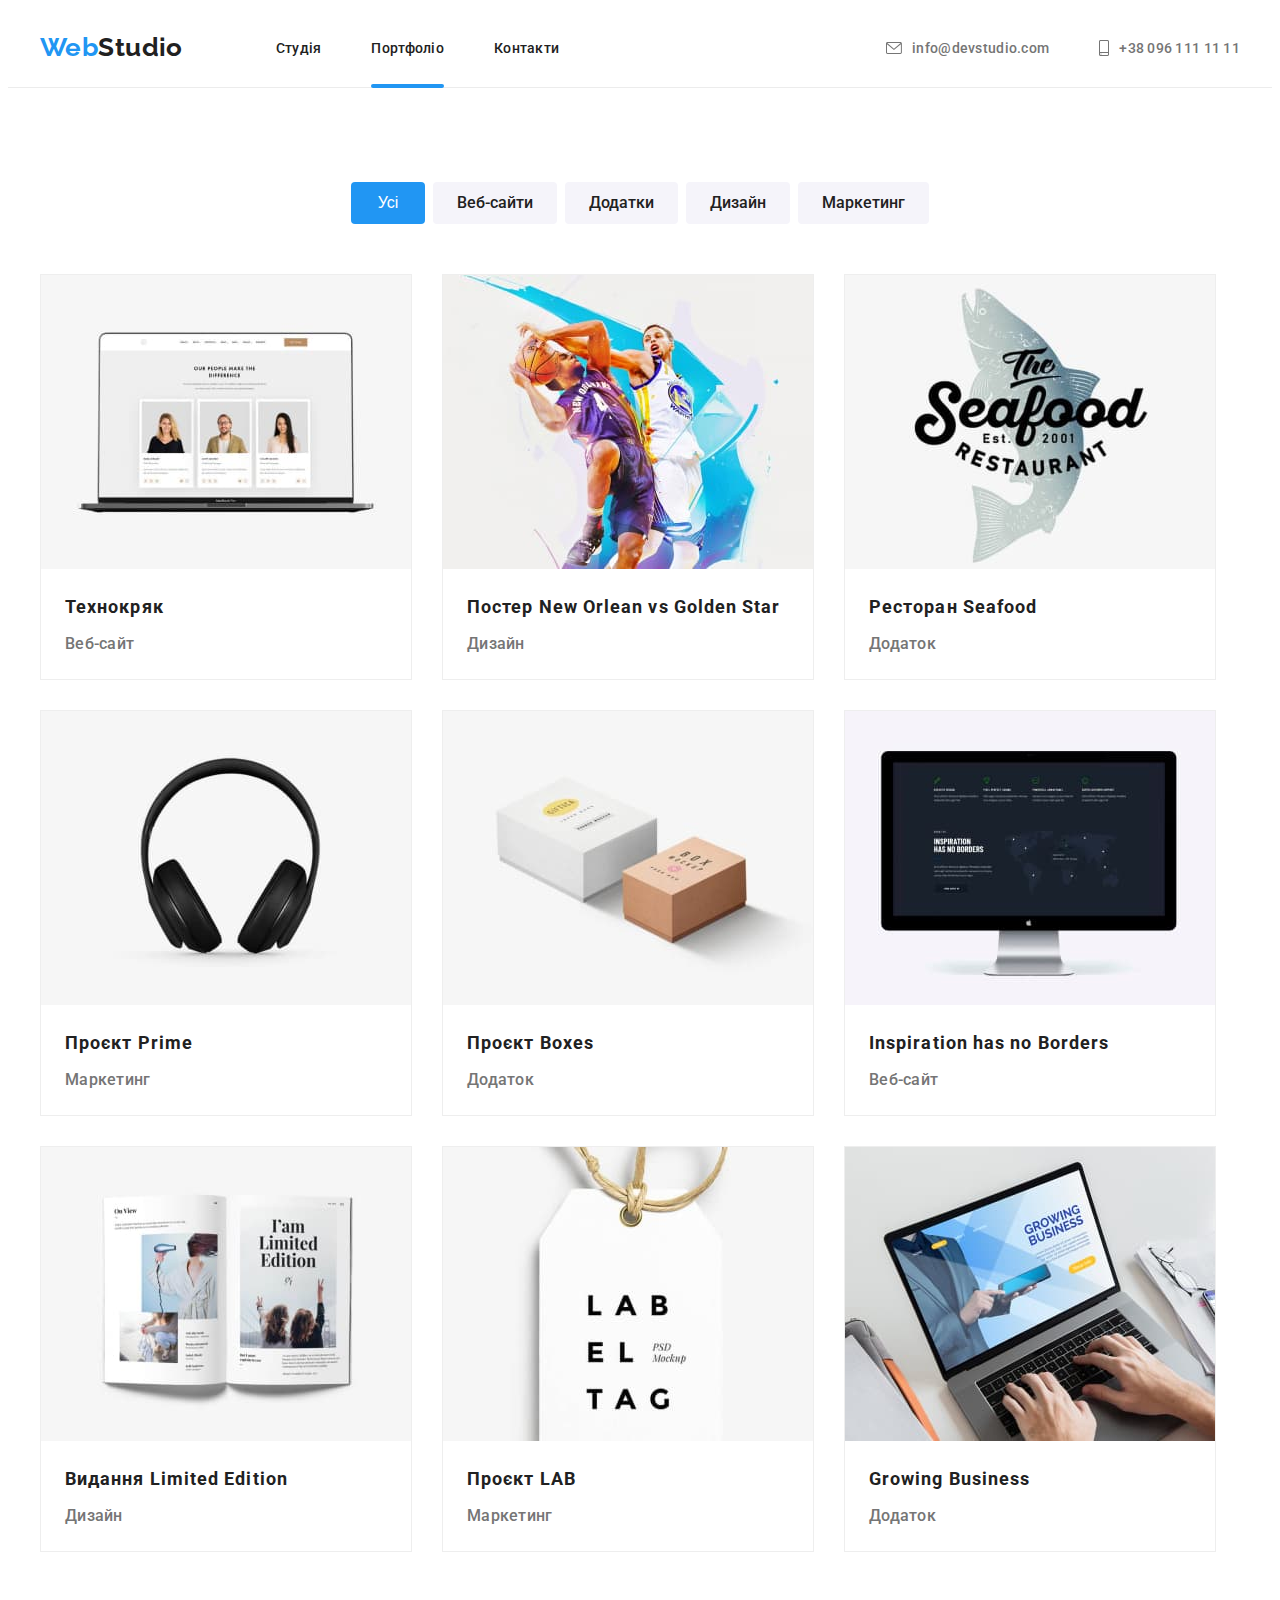
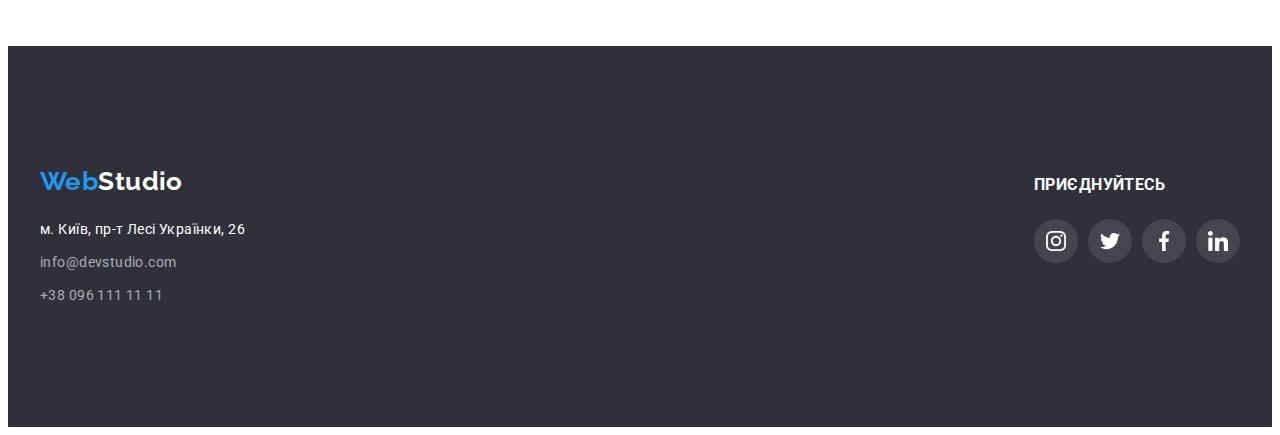
==== portfolio.html @ 0ecb0b78 "Initial commit" ====
<!DOCTYPE html>
<html lang="uk">
  <head>
    <meta charset="UTF-8" />
    <meta http-equiv="X-UA-Compatible" content="IE=edge" />
    <meta
      name="viewport"
      content="width=device-width, 
initial-scale=1.0"
    />
    <title>Web studio</title>
    <link rel="preconnect" href="https://fonts.googleapis.com" />
    <link rel="preconnect" href="https://fonts.gstatic.com" crossorigin />
    <link
      href="https://fonts.googleapis.com/css2?family=Raleway:wght@700&family=Roboto:wght@400;500;700;900&display=swap"
      rel="stylesheet"
    />

  <link
    rel="stylesheet"
    href="https://cdnjs.cloudflare.com/ajax/libs/modern-normalize/1.1.0/modern-normalize.min.css"
    integrity="sha512-wpPYUAdjBVSE4KJnH1VR1HeZfpl1ub8YT/NKx4PuQ5NmX2tKuGu6U/JRp5y+Y8XG2tV+wKQpNHVUX03MfMFn9Q=="
    crossorigin="anonymous"
    referrerpolicy="no-referrer"
  />

    <link rel="stylesheet" href="./css/styles.css" />
  </head>

  <body class="page">
    <!-- Головна -->
    <main>
      <header class="header">
        <div class="container">
          <a class="logo" href="./index.html">
          <span class="logo-element">Web</span>Studio</a>
          <nav class="nav">
          <ul class="nav-list list">
            <li class="nav-list-item">
              <a class="link" href="./index.html">Студія</a>
            </li>
            <li class="nav-list-item">
              <a class="nav-list-link current" href="./portfolio.html">Портфоліо</a>
            </li>
            <li class="nav-list-item">
              <a class="link" href="">Контакти</a></li>
          </ul>
        </nav>
        <ul class="contacts-list list">
          <li class="nav-item">
            <a class="contacts-link"
            href="mailto:info@devstudio.com"
            target="_blank"
            rel="noopener noreferrer">
            <svg class="envelope" width="16px" height="12px">
            <use href="./images/icons.svg#envelope"></use>
            </svg>
            info@devstudio.com</a>
          </li>
          <li class="nav-item">
            <a class="contacts-link"
            href="tel:+380961111111"
            target="_blank"
            rel="noopener noreferrer">
            <svg class="smartphone" width="10px" height="16px">
            <use href="./images/icons.svg#smartphone"></use>
            </svg>
            +38 096 111 11 11</a>
          </li>
        </ul>
        </div>
      </header>
      <!-- Фільтр -->
      <section class="section">
        <div class="container">
        <h1 class="visually-hidden" hidden>Фільтр</h2>
        <ul class="filters-portfolio-list list">
          <li class="filters-portfolio-link-all">
            <button class="filters-portfolio-button-all" type="button">
              Усі
            </button>
          </li>
          <li class="filters-portfolio-link">
            <button class="filters-portfolio-button" type="button">
              Веб-сайти
            </button>
          </li>
          <li class="filters-portfolio-link">
            <button class="filters-portfolio-button" type="button">
              Додатки
            </button>
          </li>
          <li class="filters-portfolio-link">
            <button class="filters-portfolio-button" type="button">
              Дизайн
            </button>
          </li>
          <li class="filters-portfolio-link">
            <button class="filters-portfolio-button" type="button">
              Маркетинг
            </button>
          </li>
        </ul>

      <!-- Наши работы -->
        <h2 class="visually-hidden" hidden>Наші роботи</h2>
        <ul class="works-list list">
          <li class="works-img">
            <a class="works-link link"
            href=""
            target="_blank"
            rel="noopener noreferrer"
            >
            <div class="works-thumb">
            <img class="img"
              src="./images/portfolio/project-1.jpg"
              alt="Технокряк"
              width="370"
              height="294"
            />
            <div class="works-overlay">
              <p class="overlay-desc">
                Ресурс пропонує комплексні пропозиції з різним рівнем функціоналу та сервісів. Все це дозволить відвідувачу отримати
                вичерпні відомості про компанію чи приватну особу.
              </p>
            </div>
          </div>
            <div class="works-container">
              <h3 class="works-headline">Технокряк</h3>
              <p class="works-text">Веб-сайт</p>
            </div>
            </a>
          </li>
          <li class="works-img">
            <a class="works-link link"
            href=""
            target="_blank"
            rel="noopener noreferrer"
            >
            <img class="img"
              src="./images/portfolio/project-2.jpg"
              alt="Постер New Orlean vs Golden Star"
              width="370"
              height="294"
            />
            <div class="works-container">
              <h3 class="works-headline">Постер New Orlean
                vs Golden Star</h3>
                <p class="works-text">Дизайн</p>
            </div>
            </a>
          </li>
          <li class="works-img">
            <a class="works-link link"
            href=""
            target="_blank"
            rel="noopener noreferrer"
            >
            <img class="img"
              src="./images/portfolio/project-3.jpg"
              alt="Ресторан Seafood"
              width="370"
              height="294"
            />
            <div class="works-container">
              <h3 class="works-headline">Ресторан Seafood</h3>
              <p class="works-text">Додаток</p>
            </div>
            </a>
          </li>
          <li class="works-img">
            <a class="works-link link"
            href=""
            target="_blank"
            rel="noopener noreferrer"
            >
            <img class="img"
              src="./images/portfolio/project-4.jpg"
              alt="Проєкт Prime"
              width="370"
              height="294"
            />
            <div class="works-container">
              <h3 class="works-headline">Проєкт Prime</h3>
              <p class="works-text">Маркетинг</p>
            </div>
            </a>
          </li>
          <li class="works-img">
            <a class="works-link link"
            href=""
            target="_blank"
            rel="noopener noreferrer"
            >
            <img class="img"
              src="./images/portfolio/project-5.jpg"
              alt="Проєкт Boxes"
              width="370"
              height="294"
            />
            <div class="works-container">
              <h3 class="works-headline">Проєкт Boxes</h3>
              <p class="works-text">Додаток</p>
            </div>
            </a>
          </li>
          <li class="works-img">
            <a class="works-link link"
            href=""
            target="_blank"
            rel="noopener noreferrer"
            >
            <img class="img"
              src="./images/portfolio/project-6.jpg"
              alt="Inspiration has no Borders"
              width="370"
              height="294"
            />
            <div class="works-container">
              <h3 class="works-headline">Inspiration has no Borders</h3>
              <p class="works-text">Веб-сайт</p>
            </div>
            </a>
          </li>
          <li class="works-img">
            <a class="works-link link"
            href=""
            target="_blank"
            rel="noopener noreferrer"
            >
            <img class="img"
              src="./images/portfolio/project-7.jpg"
              alt="Видання Limited Edition"
              width="370"
              height="294"
            />
            <div class="works-container">
              <h3 class="works-headline">Видання Limited
                Edition</h3>
                <p class="works-text">Дизайн</p>
            </div>
            </a>
          </li>
          <li class="works-img">
            <a class="works-link link"
            href=""
            target="_blank"
            rel="noopener noreferrer"
            >
            <img class="img"
              src="./images/portfolio/project-8.jpg"
              alt="Проєкт LAB"
              width="370"
              height="294"
            />
            <div class="works-container">
              <h3 class="works-headline">Проєкт LAB</h3>
              <p class="works-text">Маркетинг</p>
            </div>
            </a>
          </li>
          <li class="works-img">
            <a class="works-link link"
            href=""
            target="_blank"
            rel="noopener noreferrer"
            >
            <img class="img"
              src="./images/portfolio/project-9.jpg"
              alt="Growing Business"
              width="370"
              height="294"
            />
            <div class="works-container">
              <h3 class="works-headline">Growing Business</h3>
              <p class="works-text">Додаток</p>
            </div>
            </a>
          </li>
        </ul>
      </div>
      </section>
    </main>
    <footer class="footer">
      <div class="footer container">
      <div class="footer-contacts">
      <a class="footer-logo" href="./index.html">
        <span class="logo-element">Web</span>Studio</a>
      <address class="address">м. Київ, пр-т Лесі Українки, 26</address>
      <ul class="footer-list list">
        <li class="footer-item">
          <a class="footer-list-link" href="mailto:info@devstudio.com"
            >info@devstudio.com</a>
        </li>
        <li class="footer-item">
          <a class="footer-list-link" href="tel:+380961111111"
            >+38 096 111 11 11</a>
        </li>
      </ul>
</div>
<div class="footer-socials">
  <h3 class="footer-title">ПРИЄДНУЙТЕСЬ</h3>
    <ul class="socials-footer list">
      <li class="socials-footer-item">
        <a class="socials-footer-link link"
        href="https://www.instagram.com"
        target="_blank"
        rel="noopener noreferrer"
        aria-label="Instagram">
        <svg class="socials-footer-icons" width="20px" height="20px">
        <use href="./images/icons.svg#instagram"></use>
        </svg>
        </a>
      </li>
      <li class="socials-footer-item">
        <a class="socials-footer-link link"
        href="https://twitter.com/?lang=uk"
        target="_blank"
        rel="noopener noreferrer"
        aria-label="Twitter">
        <svg class="socials-footer-icons" width="20px" height="20px">
        <use href="./images/icons.svg#twitter"></use>
        </svg>
        </a>
      </li>
      <li class="socials-footer-item">
        <a class="socials-footer-link link"
        href="https://www.facebook.com"
        target="_blank"
        rel="noopener noreferrer"
        aria-label="Facebook">
        <svg class="socials-footer-icons" width="20px" height="20px">
        <use href="./images/icons.svg#facebook"></use>
        </svg>
        </a>
      </li>
      <li class="socials-footer-item">
        <a class="socials-footer-link link"
        href="https://www.linkedin.com/"
        target="_blank"
        rel="noopener noreferrer"
        aria-label="LinkedIn">
        <svg class="socials-footer-icons" width="20px" height="20px">
        <use href="./images/icons.svg#linkedin"></use>
        </svg>
        </a>
      </li>
    </ul>
  </li>
  </ul>
</div>
</div>
  </footer>
  </body>
</html>
---- css/styles.css ----
:root {
/* Fonts */
--main-font: "Roboto", sans-serif;
--secondary-font: "Releway", sans-serif;

/* Tex colars */
--accent-color: #2196F3;
--primary-tex-color: #757575;
--icons-color:#AFB1B8;
--secondary-text-colar: #212121;
--auxiliary-text-colar: #FFFFFF;
--bg-colar: #2F303A;
--bg-team-colar: #F5F4FA;
--client-border: #AFB1B8;

}

.page {
font-family: var(--main-font);
font-size: 14px;
line-height: calc(24 / 14);
letter-spacing: 0.03em;
color: var(--primary-tex-color);
}

* h1, h2, h3, h4, h5, h6, ul, p {
margin: 0px;
padding: 0px;
}

.logo,
.footer-logo {
text-decoration: none
}

.nav-list-link,
.contacts-link,
.footer-list-link,
.link {
text-decoration: none
}

.nav-list-link {
color: var(--secondary-text-colar)
}

.list,
.link {
list-style: none;
}


.logo {
font-family: 'Raleway';
font-weight: 700;
font-size: 26px;
line-height: calc(31 / 26);
color: var(--secondary-text-colar);
}

.logo-element {
color: var(--accent-color);
}

.header {
padding: 24px 0;
border-bottom: 1px solid #ECECEC;
}

.nav-list-item {
position: relative;
}

.nav-list-link,
.link,
.contacts-link {
font-weight: 500;
line-height: calc(16 / 14);
letter-spacing: 0.02em;
color: var(--secondary-text-colar);

transition-property: color;
transition-duration: 250ms;
transition-timing-function: cubic-bezier(0.4, 0, 0.2, 1);
}

.nav-list-link.current::after {
content:"";
display: inline-block;
position: absolute;

bottom: -1.5%;
left: 0;
margin-bottom: -28px;

width: 100%;
height: 4px;

background-color: var(--accent-color);
border-radius: 2px;
}

.section.hero {
max-width: 1600px;
margin-left: auto;
margin-right: auto;
background-color: var(--bg-colar);
padding-top: 200px;
padding-bottom: 200px;

background-repeat: no-repeat;
background-position: center;
background-size: cover;

background-image:linear-gradient( rgba(47, 48, 58, 0.4), rgba(47, 48, 58, 0.4) ), url(../images/hero-bg.jpg); 
}

.contacts-link {
display: flex;
align-items: center;
gap: 10px;
color: var(--primary-tex-color);
}

.smartphone, .envelope {
fill: currentColor;
}

.nav-list .nav-list-link:visited {
color: var(--accent-color);
}

.nav-list :hover,
.nav-list :focus {
color: var(--accent-color);
}

.contacts-list :hover,
.contacts-list :focus {
color: var(--accent-color);
}


.footer-item :hover,
.footer-item :focus {
color: var(--accent-color);
}

.filters-portfolio-link :hover,
.filters-portfolio-link :focus {
background-color: var(--accent-color);
color: var(--auxiliary-text-colar);
box-shadow: 0px 3px 1px rgba(0, 0, 0, 0.1), 0px 1px 2px rgba(0, 0, 0, 0.08), 0px 2px 2px rgba(0, 0, 0, 0.12);
}

.filters-portfolio-link-all :hover,
.filters-portfolio-link-all :focus {
box-shadow: 0px 3px 1px rgba(0, 0, 0, 0.1), 0px 1px 2px rgba(0, 0, 0, 0.08), 0px 2px 2px rgba(0, 0, 0, 0.12);
}

.title {
width: 696px;
height: 120px;
font-weight: 900;
font-size: 44px;
line-height: calc(60/44);
letter-spacing: 0.06em;
text-transform: uppercase;
color: var(--auxiliary-text-colar);
margin-bottom: 30px;
margin-left: auto;
margin-right: auto;
text-align: center;
}

.section {
padding-bottom: 94px;
padding-top: 94px;
}

.section.activity {
padding-top: 0px;
}

.section-button {
display: block;
font-family: inherit;
font-weight: 700;
font-size: 16px;
line-height: calc(30 / 16);
letter-spacing: 0.06em;
color: var(--auxiliary-text-colar);
background: var(--accent-color);
box-shadow: 0px 4px 4px rgba(0, 0, 0, 0.15);
border-radius: 4px;
cursor: pointer;
margin-right: auto;
margin-left: auto;
padding: 10px 32px;
border-color: transparent;
}

.features-item {
width: 270px;
}

.features-item .features-titel {
font-size: 14px;
line-height: calc(16 / 14);
color: var(--secondary-text-colar);
margin-bottom: 10px;
}

.section-title {
font-size: 36px;
line-height: calc(42 / 36);
text-align: center;
color: var(--secondary-text-colar);
margin-bottom: 50px;
}

.img {
display: block;
max-width: 100%;
height: auto;
}

.section.team {
background: var(--bg-team-colar);

}

.section-titel {
font-size: 36px;
line-height: calc(42 / 36) 42px;
text-align: center;
color: var(--secondary-text-colar);
}

.team-item {
background: var(--auxiliary-text-colar);
box-shadow: 0px 1px 3px rgba(0, 0, 0, 0.12), 0px 1px 1px rgba(0, 0, 0, 0.14), 0px 2px 1px rgba(0, 0, 0, 0.2);
border-radius: 0px 0px 4px 4px;
}

.team-headline {
font-weight: 500;
font-size: 16px;
line-height: calc(19 / 16);
color: var(--secondary-text-colar);
padding-top: 30px;
margin-bottom: 10px;
text-align: center;
}

.team-text {
font-size: 16px;
line-height: calc(19 / 16);
text-align: center;
margin-bottom: 16px;
}

.socials {
display: flex;
justify-content: center;
gap: 10px;
padding-bottom: 30px;
}

.socials-footer {
display: flex;
justify-content: center;
gap: 10px;
}

.socials-link {
width: 44px;
height: 44px;
border-radius: 50%;
display: flex;
justify-content: center;
align-items: center;
color: var(--icons-color);

transition-property: color, background-color;
transition-duration: 250ms;
transition-timing-function: cubic-bezier(0.4, 0, 0.2, 1);
}

.socials-icons {
fill: currentColor;
}

.socials-link:hover,
.socials-link:focus {
color: var(--auxiliary-text-colar);
background-color: var(--accent-color);
}

.socials-footer-link {
width: 44px;
height: 44px;
border-radius: 50%;
display: flex;
justify-content: center;
align-items: center;
color: var(--auxiliary-text-colar);
background-color: rgba(255, 255, 255, 0.1);

transition-property: background-color;
transition-duration: 250ms;
transition-timing-function: cubic-bezier(0.4, 0, 0.2, 1);
}

.socials-footer-icons {
fill: currentColor;
}

.socials-footer-link:hover,
.socials-footer-link:focus {
background-color: var(--accent-color);
}

.footer {
background-color: var(--bg-colar);
padding-top: 60px;
padding-bottom: 60px;
}

.footer .container {
display: flex;
align-items: baseline;
justify-content: space-between;
}

.footer-logo {
display: block;
font-family: 'Raleway';
font-weight: 700;
font-size: 26px;
line-height: calc(31 / 26);
color: var(--auxiliary-text-colar);
margin-bottom: 20px;
}

.address {
font-style: normal;
color: var(--auxiliary-text-colar);
margin-bottom: 9px;
}

.footer-list-link {
color: rgba(255, 255, 255, 0.6);

transition-property: color;
transition-duration: 250ms;
transition-timing-function: cubic-bezier(0.4, 0, 0.2, 1);
}

.footer-item:not( :last-child) {
display: block;
margin-bottom: 9px;
}

.footer-title {
color: var(--auxiliary-text-colar);
margin-bottom: 20px;
}

.footer-sub-title {
color: var(--auxiliary-text-colar);
margin-bottom: 20px;
}

.sub-container {
display: flex;
align-items: center;
}

.sub-form {
margin-right: 12px;
}

.sub-form-input {
width: 358px;
height: 50px;
padding: 15px 16px;
align-items: center;
border: 1px solid rgba(255, 255, 255, 0.3);
filter: drop-shadow(0px 4px 4px rgba(0, 0, 0, 0.15));
border-radius: 4px;
background-color: var(--bg-colar);
font-size: 16px;
color: var(--auxiliary-text-colar)
}

.sub-form-input::placeholder {
font-size: 16px;
color: rgba(255, 255, 255, 0.6);
}

.sub-btn {
display: flex;
justify-content: center;
font-size: 16px;
font-weight: 700;
width: 200px;
height: 50px;
padding-top: 10px;
padding-bottom: 10px;
color: var(--auxiliary-text-colar);
background-color: var(--accent-color);
align-items: center;
box-shadow: 0px 4px 4px rgba(0, 0, 0, 0.15);
border-radius: 4px;
border-color: transparent;
cursor: pointer;
}

.sub-btn-icons {
margin-left: 10px;
}

.filters-portfolio-button-all {
font-family: var(--secondary-font);
font-style: normal;
font-weight: 500;
font-size: 16px;
line-height: calc(26 / 16);
color: var(--auxiliary-text-colar);
background-color: var(--accent-color);
border-radius: 4px;
cursor: pointer;
padding: 6px 25px;
border-color: transparent;

transition-property: box-shadow;
transition-duration: 250ms;
transition-timing-function: cubic-bezier(0.4, 0, 0.2, 1);
}

.filters-portfolio-button {
font-family: 'Roboto';
font-weight: 500;
font-size: 16px;
line-height: calc(26 / 16);
color: var(--secondary-text-colar);
background-color: var(--auxiliary-text-colar);
border-radius: 4px;
cursor: pointer;
padding: 6px 22px;
background-color: #F5F4FA;
border-color: transparent;

transition-property: color, background-color, box-shadow;
transition-duration: 250ms;
transition-timing-function: cubic-bezier(0.4, 0, 0.2, 1);
}

.works-headline {
font-size: 18px;
line-height: calc(36 / 18);
letter-spacing: 0.06em;
color: var(--secondary-text-colar);
margin-bottom: 4px;
}

.works-text {
font-size: 16px;
line-height: calc(30 / 16);
color: var(--primary-tex-color);
}

.header .container  {
display: flex;
align-items: center;
}

.container {
width: 1200px;
margin-left: auto;
margin-right: auto;
padding-left: 15px;
padding-right: 15px;
}

.nav-list-item:not( :last-child) {
margin-right: 50px;
}

.nav {
margin-left: 93px;
}

.nav-list {
display: flex;
}

.contacts-list {
display: flex;
align-items: center;
margin-left: auto;
}

.contacts-list .nav-item + .nav-item {
margin-left: 50px;
}

.features-item:not( :last-child) {
margin-right: 30px;
}

.features-list {
display: flex;
} 

.features-img {
margin-bottom: 30px;
display: flex;
justify-content: center;
align-items: center;
width: 270px;
height: 120px;
background-color: var(--bg-team-colar);
border-radius: 4px;
}

.activity-list {
display: flex;
}

.activity-item:not( :last-child) {
margin-right: 30px;
}

.activity-thumb {
position: relative;
}

.overlay {
position: absolute;
bottom: 0;
left: 0;
width: 370px;
height: 70px;

display: flex;
align-items: center;
justify-content: center;


text-transform: uppercase;
background-color: rgba(47, 48, 58, 0.8);
}

.overlay-titel {
color: var(--auxiliary-text-colar);
font-size: 14px;
line-height: 16px;
}


.team-list {
display: flex;
justify-content: center;
}

.client {
display: flex;
justify-content: center;
gap: 30px;
}

.client-item {
width: 170px;
}

.client-link {
height: 92px;
border: 1px solid var(--client-border);
border-radius: 4px;
display: flex;
justify-content: center;
align-items: center;
color: var(--icons-color);

transition-property: color, border-color;
transition-duration: 250ms;
transition-timing-function: cubic-bezier(0.4, 0, 0.2, 1);
}

.client-icons {
fill: currentColor;
}

.client-link:hover,
.client-link:focus {
color: var(--accent-color);
border-color: var(--accent-color);
border-radius: 4px;
}

.team-item:not( :last-child) {
margin-right: 30px;
}

.filters-portfolio-list {
display: flex;
justify-content: center;
margin-bottom: 50px;
}

.filters-portfolio-link:not( :last-child) {
margin-right: 8px;
}

.filters-portfolio-link-all {
margin-right: 8px;
}

.works-container {
padding: 20px 24px 20px 24px;
}

.works-list {
display: flex;
flex-wrap: wrap;
gap: 30px;
}

.works-img {
width: 370px;
background: #FFFFFF;
border: 1px solid #EEEEEE;

transition-property: box-shadow;
transition-duration: 250ms;
transition-timing-function: cubic-bezier(0.4, 0, 0.2, 1);
}

.works-img:hover,
.works-img:focus {
box-shadow: 0px 1px 1px rgba(0, 0, 0, 0.12), 0px 4px 4px rgba(0, 0, 0, 0.06), 1px 4px 6px 
rgba(0, 0, 0, 0.16);
}

.works-img:nth-child(3n) {
margin-right: 0px;
}

.works-img:nth-last-child(-n + 3) {
margin-bottom: 0px;
}

.works-thumb {
position: relative;
overflow: hidden;
}

.works-overlay {
position: absolute;
top: 0;
left: 0;

display: flex;
align-items: center;
justify-content: center;
padding: 63px 24px;

width: 100%;
height: 100%;

background-color: rgba(33, 150, 243, 0.9);

transition-property: transform;
transform: translateY(100%);
transition-duration: 250ms;
transition-timing-function: cubic-bezier(0.4, 0, 0.2, 1);
}

.overlay-desc {
font-size: 18px;
line-height: 28px;
color: var(--auxiliary-text-colar);
}

.works-img :hover .works-overlay {
    transform: translateY(0);
}

.visually-hidden {
position: absolute;
width: 1px;
height: 1px;
margin: -1px;
border: 0;
padding: 0;

white-space: nowrap;
clip-path: inset(100%);
clip: rect(0 0 0 0);
overflow: hidden;
}

/* modal */

.backdrop {
position: fixed;
top: 0; 
left: 0;

opacity: 1;
z-index: 1000;

width: 100%;
height: 100%;
background-color: rgba(0, 0, 0, 0.2);

transition-duration: 250ms;
transition-timing-function: cubic-bezier(0.4, 0, 0.2, 1);
}

.backdrop.is-hidden {
opacity: 0;
pointer-events: none;
visibility: hidden;
}

.modal {
padding-top: 40px;
padding-bottom: 40px;    
padding-left: 42px;
padding-right: 38px;
width: 528px;
background-color: var(--auxiliary-text-colar);
box-shadow: 0px 1px 3px rgba(0, 0, 0, 0.12), 0px 1px 1px rgba(0, 0, 0, 0.14), 0px 2px 1px rgba(0, 0, 0, 0.2);
border-radius: 4px;

position: absolute;
top: 50%;
left: 50%;
transform: translate(-50%, -50%);
}

.modal-btn {
display: flex;
position: absolute;

width: 30px;
height: 30px;
top: 8px;
right: 8px;
padding: 6px;

background-color: var(--auxiliary-text-colar);
border-radius: 50%;
border: 1px solid rgba(0, 0, 0, 0.1);

cursor: pointer;
}

.modal-btn :hover,
.modal-btn :focus {
fill: var(--accent-color);
}

/* Register-form */

.register-form-massage {
display: block;
resize: none;
width: 100%;
height: 120px;
padding: 12px 16px;
border: 1px solid rgba(33, 33, 33, 0.2);
border-radius: 4px;
outline: transparent;
transition-property: border-color;
transition-duration: 250ms;
transition-timing-function: cubic-bezier(0.4, 0, 0.2, 1);
}

::placeholder {
font-size: 12px;
color: rgba(117, 117, 117, 0.5);
line-height: 14px;
}

.register-form-massage:focus {
border-color: var(--accent-color);
}

label {
display: block;
}

.register-form-title {
display: block;
text-align: center;
font-size: 20px;
margin-bottom: 12px;
line-height: 23px;
color: var(--secondary-text-colar);
}

.register-form-group {
margin-bottom: 20px;
}

.register-form-field:not( :last-child) {
position: relative;
display: block;
margin-bottom: 10px;
}

.register-form-label {
font-size: 12px;
margin-bottom: 4px;
line-height: 14px;
display: block;
color: var(--primary-tex-color);
}

.register-form-input {
width: 100%;
height: 40px;
border: 1px solid rgba(33, 33, 33, 0.2);
border-radius: 4px;
padding-left: 30px;
padding-right: 30px;
outline: transparent;
transition-property: border-color;
transition-duration: 250ms;
transition-timing-function: cubic-bezier(0.4, 0, 0.2, 1);
}

.register-form-input:focus {
border-color: var(--accent-color);
}

.register-form-agreement {
display: flex;
justify-content: center;
align-items: center;
margin-bottom: 30px;
}

.register-form-btn {
display: flex;
font-size: 16px;
width: 200px;
height: 50px;
margin-left: auto;
margin-right: auto;
align-items: center;
justify-content: center;
border-color: transparent;
color: var(--auxiliary-text-colar);
background: var(--accent-color);
box-shadow: 0px 4px 4px rgba(0, 0, 0, 0.15);
border-radius: 4px;
cursor: pointer;
}

.register-form-icons {
position: absolute;
top: 50%;
left: 12px;
transform: translateY(2px);

transition-property: fill;
transition-duration: 250ms;
transition-timing-function: cubic-bezier(0.4, 0, 0.2, 1);
}

.register-form-input:focus + .register-form-icons{
fill: var(--accent-color);
}

.icons-checked {
opacity: 0;
transition-property: opacity;
transition-property: 250ms;
transition-timing-function: cubic-bezier(0.4, 0, 0.2, 1);
}

.icons-unchecked {
opacity: 1;
transition-property: opacity;
transition-property: 250ms;
transition-timing-function: cubic-bezier(0.4, 0, 0.2, 1);
}

.register-form-checkbox:checked + .checkbox-icons .icons-checked{
opacity: 1;  
}

.register-form-checkbox:checked + .checkbox-icons .icons-unchecked{
opacity: 1;    
}

.register-form-desc {
user-select: none;
margin-left: 7px;
line-height: 24px;
}

.register-form-link {
color: var(--accent-color);
}

.register-form-checkbox:focus + .checkbox-icons {
outline: 2px solid black;
border-radius: 2PX;
outline-offset: 1PX;
}
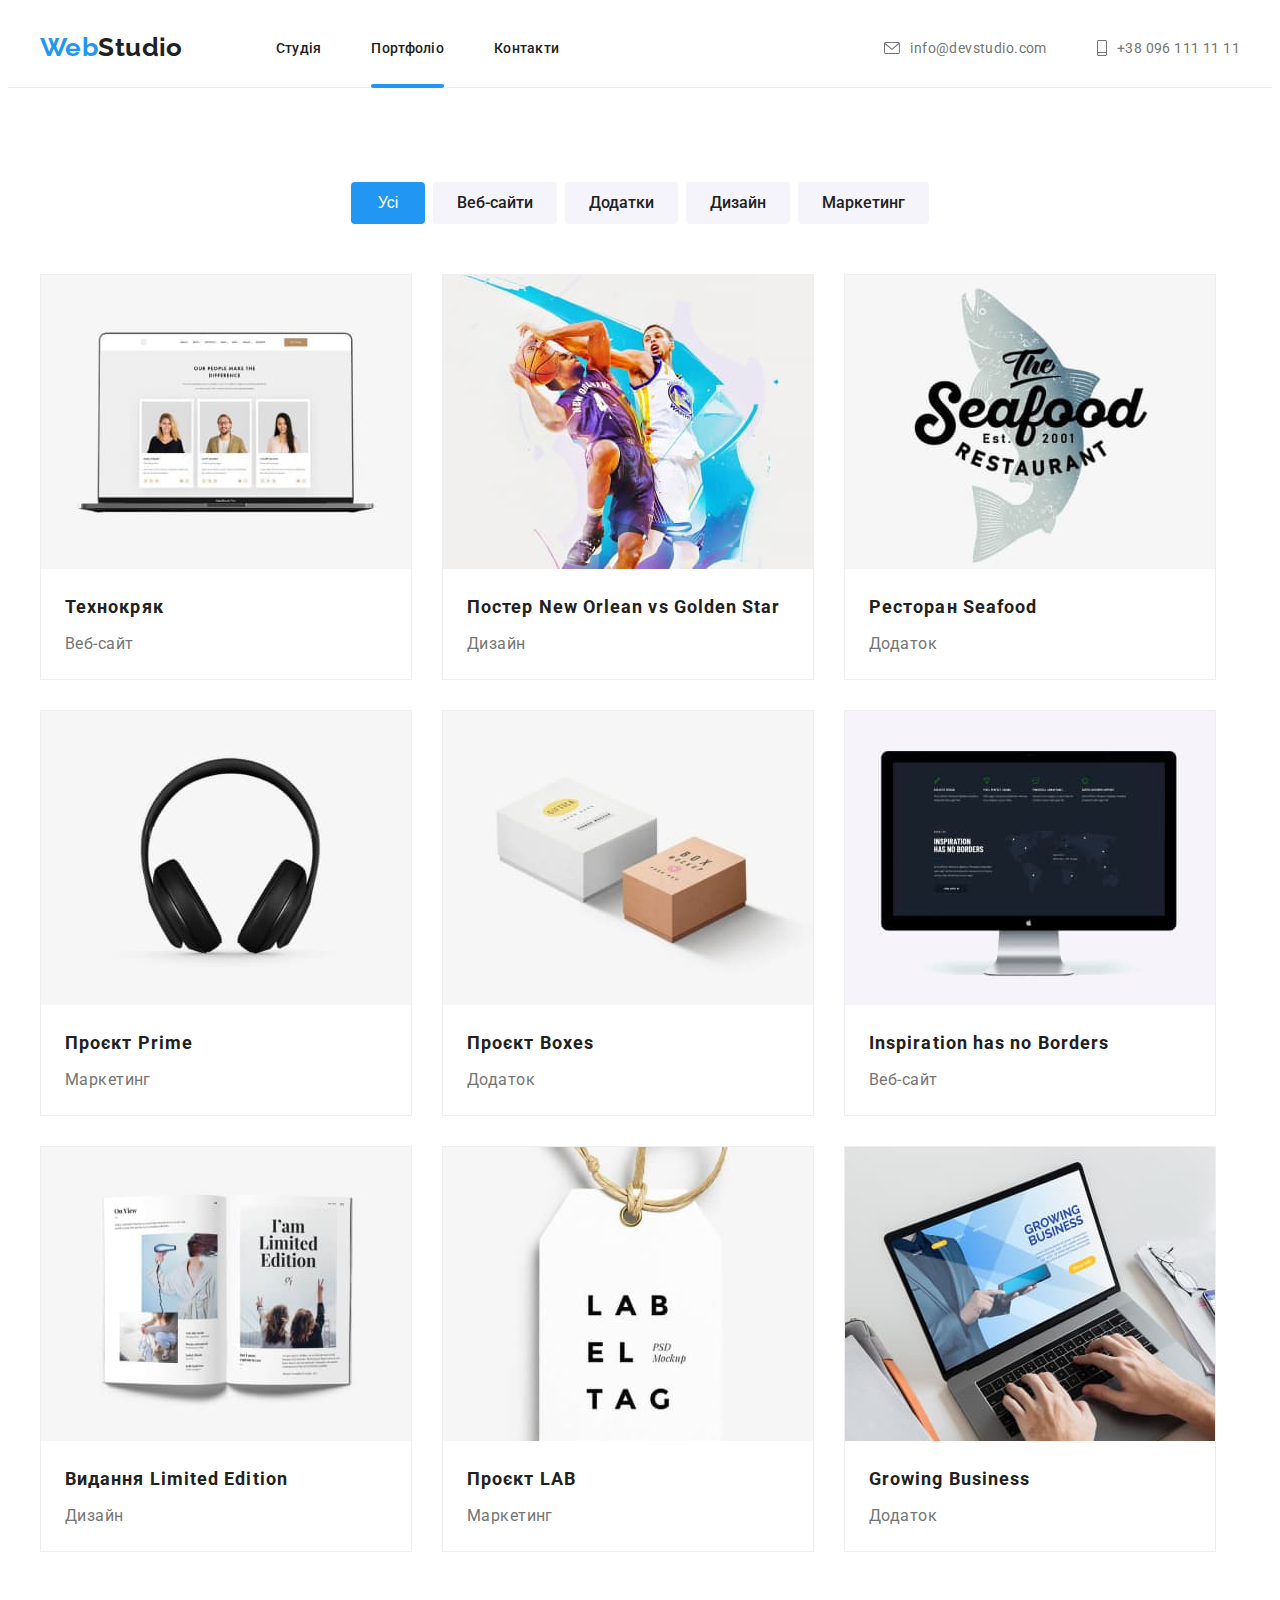
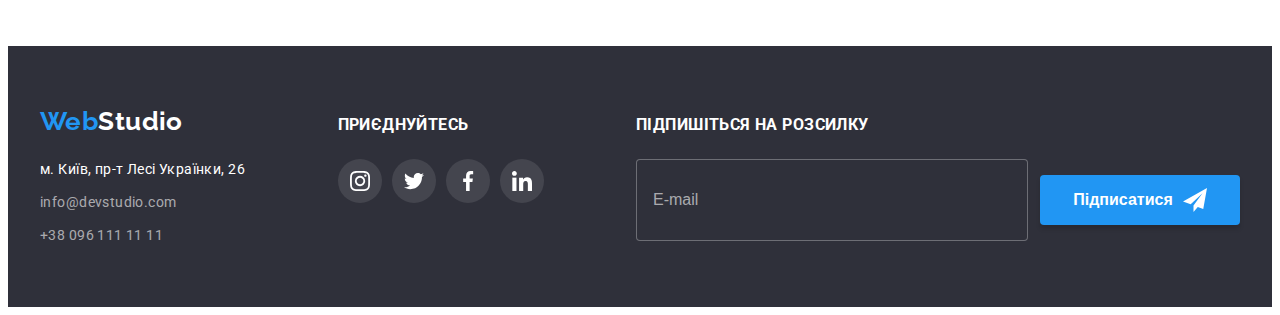
==== commit 6393cbd7: "Сделал ДЗ№7" ====
--- a/portfolio.html
+++ b/portfolio.html
@@ -1,355 +1,283 @@
 <!DOCTYPE html>
 <html lang="uk">
-  <head>
-    <meta charset="UTF-8" />
-    <meta http-equiv="X-UA-Compatible" content="IE=edge" />
-    <meta
-      name="viewport"
-      content="width=device-width, 
-initial-scale=1.0"
-    />
-    <title>Web studio</title>
-    <link rel="preconnect" href="https://fonts.googleapis.com" />
-    <link rel="preconnect" href="https://fonts.gstatic.com" crossorigin />
-    <link
-      href="https://fonts.googleapis.com/css2?family=Raleway:wght@700&family=Roboto:wght@400;500;700;900&display=swap"
-      rel="stylesheet"
-    />
-
-  <link
-    rel="stylesheet"
-    href="https://cdnjs.cloudflare.com/ajax/libs/modern-normalize/1.1.0/modern-normalize.min.css"
+
+<head>
+  <meta charset="UTF-8" />
+  <meta http-equiv="X-UA-Compatible" content="IE=edge" />
+  <meta name="viewport" content="width=device-width, initial-scale=1.0" />
+  <title>Web studio</title>
+
+  <!-- Font famaly -->
+
+  <link rel="preconnect" href="https://fonts.googleapis.com" />
+  <link rel="preconnect" href="https://fonts.gstatic.com" crossorigin />
+  <link href="https://fonts.googleapis.com/css2?family=Raleway:wght@700&family=Roboto:wght@400;500;700;900&display=swap"
+    rel="stylesheet" />
+
+  <link rel="stylesheet" href="https://cdnjs.cloudflare.com/ajax/libs/modern-normalize/1.1.0/modern-normalize.min.css"
     integrity="sha512-wpPYUAdjBVSE4KJnH1VR1HeZfpl1ub8YT/NKx4PuQ5NmX2tKuGu6U/JRp5y+Y8XG2tV+wKQpNHVUX03MfMFn9Q=="
-    crossorigin="anonymous"
-    referrerpolicy="no-referrer"
-  />
-
-    <link rel="stylesheet" href="./css/styles.css" />
-  </head>
-
-  <body class="page">
-    <!-- Головна -->
-    <main>
-      <header class="header">
-        <div class="container">
-          <a class="logo" href="./index.html">
-          <span class="logo-element">Web</span>Studio</a>
-          <nav class="nav">
-          <ul class="nav-list list">
-            <li class="nav-list-item">
-              <a class="link" href="./index.html">Студія</a>
-            </li>
-            <li class="nav-list-item">
-              <a class="nav-list-link current" href="./portfolio.html">Портфоліо</a>
-            </li>
-            <li class="nav-list-item">
-              <a class="link" href="">Контакти</a></li>
-          </ul>
-        </nav>
-        <ul class="contacts-list list">
-          <li class="nav-item">
-            <a class="contacts-link"
-            href="mailto:info@devstudio.com"
-            target="_blank"
-            rel="noopener noreferrer">
+    crossorigin="anonymous" referrerpolicy="no-referrer" />
+    
+  <link rel="stylesheet" href="./css/main.min.css"/>  
+  <link rel="stylesheet" href="./css/styles.css" />
+</head>
+
+<body class="page">
+
+  <!-- Header -->
+
+  <header class="header">
+    <div class="container">
+      <a class="logo" href="./index.html">
+        <span class="logo__element">Web</span>Studio</a>
+      <nav class="nav">
+        <ul class="nav__list list">
+          <li class="nav__item">
+            <a class="link" href="./index.html">Студія</a>
+          </li>
+          <li class="nav__item">
+            <a class="nav__link current" href="./portfolio.html">Портфоліо</a>
+          </li>
+          <li class="nav__item">
+            <a class="link" href="">Контакти</a>
+          </li>
+        </ul>
+      </nav>
+      <ul class="header-contacts__list list">
+        <li class="header-contacts__item">
+          <a class="header-contacts__link" href="mailto:info@devstudio.com" target="_blank" rel="noopener noreferrer">
             <svg class="envelope" width="16px" height="12px">
-            <use href="./images/icons.svg#envelope"></use>
+              <use href="./images/icons.svg#envelope"></use>
             </svg>
             info@devstudio.com</a>
-          </li>
-          <li class="nav-item">
-            <a class="contacts-link"
-            href="tel:+380961111111"
-            target="_blank"
-            rel="noopener noreferrer">
+        </li>
+        <li class="header-contacts__item">
+          <a class="header-contacts__link" href="tel:+380961111111" target="_blank" rel="noopener noreferrer">
             <svg class="smartphone" width="10px" height="16px">
-            <use href="./images/icons.svg#smartphone"></use>
+              <use href="./images/icons.svg#smartphone"></use>
             </svg>
             +38 096 111 11 11</a>
-          </li>
-        </ul>
-        </div>
-      </header>
-      <!-- Фільтр -->
-      <section class="section">
-        <div class="container">
-        <h1 class="visually-hidden" hidden>Фільтр</h2>
-        <ul class="filters-portfolio-list list">
-          <li class="filters-portfolio-link-all">
-            <button class="filters-portfolio-button-all" type="button">
-              Усі
-            </button>
-          </li>
-          <li class="filters-portfolio-link">
-            <button class="filters-portfolio-button" type="button">
-              Веб-сайти
-            </button>
-          </li>
-          <li class="filters-portfolio-link">
-            <button class="filters-portfolio-button" type="button">
-              Додатки
-            </button>
-          </li>
-          <li class="filters-portfolio-link">
-            <button class="filters-portfolio-button" type="button">
-              Дизайн
-            </button>
-          </li>
-          <li class="filters-portfolio-link">
-            <button class="filters-portfolio-button" type="button">
-              Маркетинг
-            </button>
-          </li>
-        </ul>
-
-      <!-- Наши работы -->
-        <h2 class="visually-hidden" hidden>Наші роботи</h2>
-        <ul class="works-list list">
-          <li class="works-img">
-            <a class="works-link link"
-            href=""
-            target="_blank"
-            rel="noopener noreferrer"
-            >
-            <div class="works-thumb">
-            <img class="img"
-              src="./images/portfolio/project-1.jpg"
-              alt="Технокряк"
-              width="370"
-              height="294"
-            />
-            <div class="works-overlay">
-              <p class="overlay-desc">
-                Ресурс пропонує комплексні пропозиції з різним рівнем функціоналу та сервісів. Все це дозволить відвідувачу отримати
-                вичерпні відомості про компанію чи приватну особу.
-              </p>
-            </div>
-          </div>
-            <div class="works-container">
-              <h3 class="works-headline">Технокряк</h3>
-              <p class="works-text">Веб-сайт</p>
-            </div>
-            </a>
-          </li>
-          <li class="works-img">
-            <a class="works-link link"
-            href=""
-            target="_blank"
-            rel="noopener noreferrer"
-            >
-            <img class="img"
-              src="./images/portfolio/project-2.jpg"
-              alt="Постер New Orlean vs Golden Star"
-              width="370"
-              height="294"
-            />
-            <div class="works-container">
-              <h3 class="works-headline">Постер New Orlean
-                vs Golden Star</h3>
-                <p class="works-text">Дизайн</p>
-            </div>
-            </a>
-          </li>
-          <li class="works-img">
-            <a class="works-link link"
-            href=""
-            target="_blank"
-            rel="noopener noreferrer"
-            >
-            <img class="img"
-              src="./images/portfolio/project-3.jpg"
-              alt="Ресторан Seafood"
-              width="370"
-              height="294"
-            />
-            <div class="works-container">
-              <h3 class="works-headline">Ресторан Seafood</h3>
-              <p class="works-text">Додаток</p>
-            </div>
-            </a>
-          </li>
-          <li class="works-img">
-            <a class="works-link link"
-            href=""
-            target="_blank"
-            rel="noopener noreferrer"
-            >
-            <img class="img"
-              src="./images/portfolio/project-4.jpg"
-              alt="Проєкт Prime"
-              width="370"
-              height="294"
-            />
-            <div class="works-container">
-              <h3 class="works-headline">Проєкт Prime</h3>
-              <p class="works-text">Маркетинг</p>
-            </div>
-            </a>
-          </li>
-          <li class="works-img">
-            <a class="works-link link"
-            href=""
-            target="_blank"
-            rel="noopener noreferrer"
-            >
-            <img class="img"
-              src="./images/portfolio/project-5.jpg"
-              alt="Проєкт Boxes"
-              width="370"
-              height="294"
-            />
-            <div class="works-container">
-              <h3 class="works-headline">Проєкт Boxes</h3>
-              <p class="works-text">Додаток</p>
-            </div>
-            </a>
-          </li>
-          <li class="works-img">
-            <a class="works-link link"
-            href=""
-            target="_blank"
-            rel="noopener noreferrer"
-            >
-            <img class="img"
-              src="./images/portfolio/project-6.jpg"
-              alt="Inspiration has no Borders"
-              width="370"
-              height="294"
-            />
-            <div class="works-container">
-              <h3 class="works-headline">Inspiration has no Borders</h3>
-              <p class="works-text">Веб-сайт</p>
-            </div>
-            </a>
-          </li>
-          <li class="works-img">
-            <a class="works-link link"
-            href=""
-            target="_blank"
-            rel="noopener noreferrer"
-            >
-            <img class="img"
-              src="./images/portfolio/project-7.jpg"
-              alt="Видання Limited Edition"
-              width="370"
-              height="294"
-            />
-            <div class="works-container">
-              <h3 class="works-headline">Видання Limited
-                Edition</h3>
-                <p class="works-text">Дизайн</p>
-            </div>
-            </a>
-          </li>
-          <li class="works-img">
-            <a class="works-link link"
-            href=""
-            target="_blank"
-            rel="noopener noreferrer"
-            >
-            <img class="img"
-              src="./images/portfolio/project-8.jpg"
-              alt="Проєкт LAB"
-              width="370"
-              height="294"
-            />
-            <div class="works-container">
-              <h3 class="works-headline">Проєкт LAB</h3>
-              <p class="works-text">Маркетинг</p>
-            </div>
-            </a>
-          </li>
-          <li class="works-img">
-            <a class="works-link link"
-            href=""
-            target="_blank"
-            rel="noopener noreferrer"
-            >
-            <img class="img"
-              src="./images/portfolio/project-9.jpg"
-              alt="Growing Business"
-              width="370"
-              height="294"
-            />
-            <div class="works-container">
-              <h3 class="works-headline">Growing Business</h3>
-              <p class="works-text">Додаток</p>
-            </div>
-            </a>
-          </li>
-        </ul>
-      </div>
-      </section>
-    </main>
-    <footer class="footer">
-      <div class="footer container">
-      <div class="footer-contacts">
-      <a class="footer-logo" href="./index.html">
-        <span class="logo-element">Web</span>Studio</a>
-      <address class="address">м. Київ, пр-т Лесі Українки, 26</address>
-      <ul class="footer-list list">
-        <li class="footer-item">
-          <a class="footer-list-link" href="mailto:info@devstudio.com"
-            >info@devstudio.com</a>
-        </li>
-        <li class="footer-item">
-          <a class="footer-list-link" href="tel:+380961111111"
-            >+38 096 111 11 11</a>
         </li>
       </ul>
-</div>
-<div class="footer-socials">
-  <h3 class="footer-title">ПРИЄДНУЙТЕСЬ</h3>
-    <ul class="socials-footer list">
-      <li class="socials-footer-item">
-        <a class="socials-footer-link link"
-        href="https://www.instagram.com"
-        target="_blank"
-        rel="noopener noreferrer"
-        aria-label="Instagram">
-        <svg class="socials-footer-icons" width="20px" height="20px">
-        <use href="./images/icons.svg#instagram"></use>
-        </svg>
-        </a>
-      </li>
-      <li class="socials-footer-item">
-        <a class="socials-footer-link link"
-        href="https://twitter.com/?lang=uk"
-        target="_blank"
-        rel="noopener noreferrer"
-        aria-label="Twitter">
-        <svg class="socials-footer-icons" width="20px" height="20px">
-        <use href="./images/icons.svg#twitter"></use>
-        </svg>
-        </a>
-      </li>
-      <li class="socials-footer-item">
-        <a class="socials-footer-link link"
-        href="https://www.facebook.com"
-        target="_blank"
-        rel="noopener noreferrer"
-        aria-label="Facebook">
-        <svg class="socials-footer-icons" width="20px" height="20px">
-        <use href="./images/icons.svg#facebook"></use>
-        </svg>
-        </a>
-      </li>
-      <li class="socials-footer-item">
-        <a class="socials-footer-link link"
-        href="https://www.linkedin.com/"
-        target="_blank"
-        rel="noopener noreferrer"
-        aria-label="LinkedIn">
-        <svg class="socials-footer-icons" width="20px" height="20px">
-        <use href="./images/icons.svg#linkedin"></use>
-        </svg>
-        </a>
-      </li>
-    </ul>
-  </li>
-  </ul>
-</div>
-</div>
+    </div>
+  </header>
+
+  <!-- Filters -->
+
+  <main>
+    <section class="filters section">
+      <div class="container">
+        <h1 class="visually-hidden" hidden>Фільтр</h2>
+          <ul class="filters__list list">
+            <li class="filters__link--all">
+              <button class="filters-btn-all" type="button">
+                Усі
+              </button>
+            </li>
+            <li class="filters__link">
+              <button class="filters-btn" type="button">
+                Веб-сайти
+              </button>
+            </li>
+            <li class="filters__link">
+              <button class="filters-btn" type="button">
+                Додатки
+              </button>
+            </li>
+            <li class="filters__link">
+              <button class="filters-btn" type="button">
+                Дизайн
+              </button>
+            </li>
+            <li class="filters__link">
+              <button class="filters-btn" type="button">
+                Маркетинг
+              </button>
+            </li>
+          </ul>
+
+          <!-- Our works -->
+
+          <h2 class="visually-hidden" hidden>Наші роботи</h2>
+          <ul class="works__list list">
+            <li class="works__img">
+              <a class="works__link link" href="" target="_blank" rel="noopener noreferrer">
+                <div class="works__thumb">
+                  <img class="img" src="./images/portfolio/project-1.jpg" alt="Технокряк" width="370" height="294" />
+                  <div class="works__overlay">
+                    <p class="overlay__desc">
+                      Ресурс пропонує комплексні пропозиції з різним рівнем функціоналу та сервісів. Все це дозволить
+                      відвідувачу отримати
+                      вичерпні відомості про компанію чи приватну особу.
+                    </p>
+                  </div>
+                </div>
+                <div class="works__container">
+                  <h3 class="works__headline">Технокряк</h3>
+                  <p class="works__text">Веб-сайт</p>
+                </div>
+              </a>
+            </li>
+            <li class="works__img">
+              <a class="works__link link" href="" target="_blank" rel="noopener noreferrer">
+                <img class="img" src="./images/portfolio/project-2.jpg" alt="Постер New Orlean vs Golden Star"
+                  width="370" height="294" />
+                <div class="works__container">
+                  <h3 class="works__headline">Постер New Orlean vs Golden Star</h3>
+                  <p class="works__text">Дизайн</p>
+                </div>
+              </a>
+            </li>
+            <li class="works__img">
+              <a class="works__link link" href="" target="_blank" rel="noopener noreferrer">
+                <img class="img" src="./images/portfolio/project-3.jpg" alt="Ресторан Seafood" width="370"
+                  height="294" />
+                <div class="works__container">
+                  <h3 class="works__headline">Ресторан Seafood</h3>
+                  <p class="works__text">Додаток</p>
+                </div>
+              </a>
+            </li>
+            <li class="works__img">
+              <a class="works__link link" href="" target="_blank" rel="noopener noreferrer">
+                <img class="img" src="./images/portfolio/project-4.jpg" alt="Проєкт Prime" width="370" height="294" />
+                <div class="works__container">
+                  <h3 class="works__headline">Проєкт Prime</h3>
+                  <p class="works__text">Маркетинг</p>
+                </div>
+              </a>
+            </li>
+            <li class="works__img">
+              <a class="works__link link" href="" target="_blank" rel="noopener noreferrer">
+                <img class="img" src="./images/portfolio/project-5.jpg" alt="Проєкт Boxes" width="370" height="294" />
+                <div class="works__container">
+                  <h3 class="works__headline">Проєкт Boxes</h3>
+                  <p class="works__text">Додаток</p>
+                </div>
+              </a>
+            </li>
+            <li class="works__img">
+              <a class="works__link link" href="" target="_blank" rel="noopener noreferrer">
+                <img class="img" src="./images/portfolio/project-6.jpg" alt="Inspiration has no Borders" width="370"
+                  height="294" />
+                <div class="works__container">
+                  <h3 class="works__headline">Inspiration has no Borders</h3>
+                  <p class="works__text">Веб-сайт</p>
+                </div>
+              </a>
+            </li>
+            <li class="works__img">
+              <a class="works__link link" href="" target="_blank" rel="noopener noreferrer">
+                <img class="img" src="./images/portfolio/project-7.jpg" alt="Видання Limited Edition" width="370"
+                  height="294" />
+                <div class="works__container">
+                  <h3 class="works__headline">Видання Limited
+                    Edition</h3>
+                  <p class="works__text">Дизайн</p>
+                </div>
+              </a>
+            </li>
+            <li class="works__img">
+              <a class="works__link link" href="" target="_blank" rel="noopener noreferrer">
+                <img class="img" src="./images/portfolio/project-8.jpg" alt="Проєкт LAB" width="370" height="294" />
+                <div class="works__container">
+                  <h3 class="works__headline">Проєкт LAB</h3>
+                  <p class="works__text">Маркетинг</p>
+                </div>
+              </a>
+            </li>
+            <li class="works__img">
+              <a class="works__link link" href="" target="_blank" rel="noopener noreferrer">
+                <img class="img" src="./images/portfolio/project-9.jpg" alt="Growing Business" width="370"
+                  height="294" />
+                <div class="works__container">
+                  <h3 class="works__headline">Growing Business</h3>
+                  <p class="works__text">Додаток</p>
+                </div>
+              </a>
+            </li>
+          </ul>
+      </div>
+    </section>
+  </main>
+
+  <!-- Footer -->
+
+  <footer class="footer">
+    <div class="container">
+      <div>
+        <a class="footer__logo logo" href="./index.html">
+          <span class="logo__element">Web</span>Studio</a>
+        <address class="address">м. Київ, пр-т Лесі Українки, 26</address>
+        <ul class="footer__list list">
+          <li class="footer__item">
+            <a class="footer__link" href="mailto:info@devstudio.com">info@devstudio.com</a>
+          </li>
+          <li class="footer__item">
+            <a class="footer__link" href="tel:+380961111111">+38 096 111 11 11</a>
+          </li>
+        </ul>
+      </div>
+      <div class="footer-socials">
+        <h3 class="footer__title">ПРИЄДНУЙТЕСЬ</h3>
+        <ul class="socials-footer__list list">
+          <li class="socials-footer__item">
+            <a class="socials-footer__link link" href="https://www.instagram.com" target="_blank"
+              rel="noopener noreferrer" aria-label="Instagram">
+              <svg class="socials-footer__icons" width="20px" height="20px">
+                <use href="./images/icons.svg#instagram"></use>
+              </svg>
+            </a>
+          </li>
+          <li class="socials-footer__item">
+            <a class="socials-footer__link link" href="https://twitter.com/?lang=uk" target="_blank"
+              rel="noopener noreferrer" aria-label="Twitter">
+              <svg class="socials-footer__icons" width="20px" height="20px">
+                <use href="./images/icons.svg#twitter"></use>
+              </svg>
+            </a>
+          </li>
+          <li class="socials-footer__item">
+            <a class="socials-footer__link link" href="https://www.facebook.com" target="_blank"
+              rel="noopener noreferrer" aria-label="Facebook">
+              <svg class="socials-footer__icons" width="20px" height="20px">
+                <use href="./images/icons.svg#facebook"></use>
+              </svg>
+            </a>
+          </li>
+          <li class="socials-footer__item">
+            <a class="socials-footer__link link" href="https://www.linkedin.com/" target="_blank"
+              rel="noopener noreferrer" aria-label="LinkedIn">
+              <svg class="socials-footer__icons" width="20px" height="20px">
+                <use href="./images/icons.svg#linkedin"></use>
+              </svg>
+            </a>
+          </li>
+        </ul>
+        </li>
+        </ul>
+      </div>
+
+      <!-- Footer form -->
+
+      <form name="footer-form" autocomplete="off">
+        <div>
+          <h3 class="footer__title">ПІДПИШІТЬСЯ НА РОЗСИЛКУ</h3>
+          <div class="footer-form__container">
+            <label class="footer-form__label">
+              <input class="footer-form__input" type="email" name="user-mail" placeholder="E-mail" required>
+            </label>
+            <button class="form-btn" type="submit">
+              Підписатися
+              <svg class="form-btn__icons" width="24" height="24">
+                <use href="./images/icons.svg#icon-send"></use>
+              </svg>
+            </button>
+          </div>
+      </form>
+    </div>
+    </div>
   </footer>
-  </body>
-</html>
+</body>
+
+</html>--- a/css/main.min.css
+++ b/css/main.min.css
@@ -0,0 +1 @@
+:root{--main-font: "Roboto", sans-serif;--secondary-font: "Releway", sans-serif;--accent-color: #2196F3;--primary-tex-color: #757575;--icons-color:#AFB1B8;--secondary-text-colar: #212121;--auxiliary-text-colar: #FFFFFF;--bg-colar: #2F303A;--bg-team-colar: #F5F4FA;--client-border: #AFB1B8}.visually-hidden{position:absolute;width:1px;height:1px;margin:-1px;border:0;padding:0;white-space:nowrap;-webkit-clip-path:inset(100%);clip-path:inset(100%);clip:rect(0 0 0 0);overflow:hidden}.page{font-family:var(--main-font);font-size:14px;line-height:1.7142857143;letter-spacing:.03em;color:var(--primary-tex-color)}* h1,h2,h3,h4,h5,h6,ul,p{margin:0px;padding:0px}.logo,.footer-logo{text-decoration:none}.nav__link,.header-contacts__link,.footer__link,.link{text-decoration:none}.list,.link{list-style:none}.header .container{display:-webkit-box;display:-ms-flexbox;display:flex;-webkit-box-align:center;-ms-flex-align:center;align-items:center}.header{padding:24px 0;border-bottom:1px solid #ececec}.container{width:1200px;margin-left:auto;margin-right:auto;padding-left:15px;padding-right:15px}.section{padding-bottom:94px;padding-top:94px}.section__title{font-size:36px;line-height:1.1666666667;text-align:center;color:var(--secondary-text-colar);margin-bottom:50px}.logo{font-family:"Raleway";font-weight:700;font-size:26px;line-height:1.1923076923;color:var(--secondary-text-colar)}.logo__element{color:var(--accent-color)}.footer__logo{display:block;color:var(--auxiliary-text-colar);margin-bottom:20px}.img{display:block;max-width:100%;height:auto}.nav{margin-left:93px}.nav__list{display:-webkit-box;display:-ms-flexbox;display:flex}.nav__link{color:var(--secondary-text-colar)}.nav__item{position:relative}.nav__link.current::after{content:"";display:inline-block;position:absolute;bottom:-1.5%;left:0;margin-bottom:-28px;width:100%;height:4px;background-color:var(--accent-color);border-radius:2px}.nav__link,.nav .link,.nav .header-contacts__link{font-weight:500;line-height:1.1428571429;letter-spacing:.02em;color:var(--secondary-text-colar);-webkit-transition-property:color;transition-property:color;-webkit-transition-duration:250ms;transition-duration:250ms;-webkit-transition-timing-function:cubic-bezier(0.4, 0, 0.2, 1);transition-timing-function:cubic-bezier(0.4, 0, 0.2, 1)}.nav__list .nav__link:visited{color:var(--accent-color)}.nav__list :hover,.nav__list :focus{color:var(--accent-color)}.nav__item:not(:last-child){margin-right:50px}.header-contacts__list{display:-webkit-box;display:-ms-flexbox;display:flex;-webkit-box-align:center;-ms-flex-align:center;align-items:center;margin-left:auto}.header-contacts__list :hover,.header-contacts__list :focus{color:var(--accent-color)}.header-contacts__link{display:-webkit-box;display:-ms-flexbox;display:flex;-webkit-box-align:center;-ms-flex-align:center;align-items:center;gap:10px;color:var(--primary-tex-color)}.header-contacts__list .header-contacts__item+.header-contacts__item{margin-left:50px}.smartphone,.envelope{fill:currentColor}.section-hero{max-width:1600px;margin-left:auto;margin-right:auto;background-color:var(--bg-colar);padding-top:200px;padding-bottom:200px;background-repeat:no-repeat;background-position:center;background-size:cover;background-image:-webkit-gradient(linear, left top, left bottom, from(rgba(47, 48, 58, 0.4)), to(rgba(47, 48, 58, 0.4))),url(../images/hero-bg.jpg);background-image:linear-gradient(rgba(47, 48, 58, 0.4), rgba(47, 48, 58, 0.4)),url(../images/hero-bg.jpg)}.title{width:696px;height:120px;font-weight:900;font-size:44px;line-height:1.3636363636;letter-spacing:.06em;text-transform:uppercase;color:var(--auxiliary-text-colar);margin-bottom:30px;margin-left:auto;margin-right:auto;text-align:center}.button-section{display:block;font-family:inherit;font-weight:700;font-size:16px;line-height:1.875;letter-spacing:.06em;color:var(--auxiliary-text-colar);background:var(--accent-color);-webkit-box-shadow:0px 4px 4px rgba(0,0,0,.15);box-shadow:0px 4px 4px rgba(0,0,0,.15);border-radius:4px;cursor:pointer;margin-right:auto;margin-left:auto;padding:10px 32px;border-color:rgba(0,0,0,0)}.features__list{display:-webkit-box;display:-ms-flexbox;display:flex}.features__item{width:270px}.features__img{margin-bottom:30px;display:-webkit-box;display:-ms-flexbox;display:flex;-webkit-box-pack:center;-ms-flex-pack:center;justify-content:center;-webkit-box-align:center;-ms-flex-align:center;align-items:center;width:270px;height:120px;background-color:va(--bg-team-colar);border-radius:4px}.features__item .features__titel{font-size:14px;line-height:1.1428571429;color:var(--secondary-text-colar);margin-bottom:10px}.features__item:not(:last-child){margin-right:30px}.section-activity{padding-top:0px}.activity__list{display:-webkit-box;display:-ms-flexbox;display:flex}.activity__item:not(:last-child){margin-right:30px}.thumb{position:relative}.overlay{position:absolute;bottom:0;left:0;width:370px;height:70px;display:-webkit-box;display:-ms-flexbox;display:flex;-webkit-box-align:center;-ms-flex-align:center;align-items:center;-webkit-box-pack:center;-ms-flex-pack:center;justify-content:center;text-transform:uppercase;background-color:#2f303a}.overlay__titel{color:var(--auxiliary-text-colar);font-size:14px;line-height:16px}.section-team{background:var(--bg-team-colar)}.team__list{display:-webkit-box;display:-ms-flexbox;display:flex;-webkit-box-pack:center;-ms-flex-pack:center;justify-content:center}.team__item{background:var(--auxiliary-text-colar);-webkit-box-shadow:0px 1px 3px rgba(0,0,0,.12),0px 1px 1px rgba(0,0,0,.14),0px 2px 1px rgba(0,0,0,.2);box-shadow:0px 1px 3px rgba(0,0,0,.12),0px 1px 1px rgba(0,0,0,.14),0px 2px 1px rgba(0,0,0,.2);border-radius:0px 0px 4px 4px}.team-headline{font-weight:500;font-size:16px;line-height:1.1875;color:var(--secondary-text-colar);padding-top:30px;margin-bottom:10px;text-align:center}.team__text{font-size:16px;line-height:1.1875;text-align:center;margin-bottom:16px}.socials__list{display:-webkit-box;display:-ms-flexbox;display:flex;-webkit-box-pack:center;-ms-flex-pack:center;justify-content:center;gap:10px;padding-bottom:30px}.socials__link{width:44px;height:44px;border-radius:50%;display:-webkit-box;display:-ms-flexbox;display:flex;-webkit-box-pack:center;-ms-flex-pack:center;justify-content:center;-webkit-box-align:center;-ms-flex-align:center;align-items:center;color:var(--icons-color);-webkit-transition-property:color,background-color;transition-property:color,background-color;-webkit-transition-duration:250ms;transition-duration:250ms;-webkit-transition-timing-function:cubic-bezier(0.4, 0, 0.2, 1);transition-timing-function:cubic-bezier(0.4, 0, 0.2, 1)}.socials__icons{fill:currentColor}.socials__link:hover,.socials__link:focus{color:var(--auxiliary-text-colar);background-color:var(--accent-color)}.team__item:not(:last-child){margin-right:30px}.client__list{display:-webkit-box;display:-ms-flexbox;display:flex;-webkit-box-pack:center;-ms-flex-pack:center;justify-content:center;gap:30px}.client__item{width:170px}.client__link{height:92px;border:1px solid var(--client-border);border-radius:4px;display:-webkit-box;display:-ms-flexbox;display:flex;-webkit-box-pack:center;-ms-flex-pack:center;justify-content:center;-webkit-box-align:center;-ms-flex-align:center;align-items:center;color:var(--icons-color);-webkit-transition-property:color,border-color;transition-property:color,border-color;-webkit-transition-duration:250ms;transition-duration:250ms;-webkit-transition-timing-function:cubic-bezier(0.4, 0, 0.2, 1);transition-timing-function:cubic-bezier(0.4, 0, 0.2, 1)}.client__icons{fill:currentColor}.client__link:hover,.client__link:focus{color:var(--accent-color);border-color:var(--accent-color);border-radius:4px}.footer{background-color:var(--bg-colar);padding-top:60px;padding-bottom:60px}.footer .container{display:-webkit-box;display:-ms-flexbox;display:flex;-webkit-box-align:baseline;-ms-flex-align:baseline;align-items:baseline;-webkit-box-pack:justify;-ms-flex-pack:justify;justify-content:space-between}.footer__logo{display:block;color:var(--auxiliary-text-colar);margin-bottom:20px}.footer__item:not(:last-child){display:block;margin-bottom:9px}.footer .footer__item :hover,.footer .footer__item :focus{color:var(--accent-color)}.footer__link{color:rgba(255,255,255,.6);-webkit-transition-property:color;transition-property:color;-webkit-transition-duration:250ms;transition-duration:250ms;-webkit-transition-timing-function:cubic-bezier(0.4, 0, 2, 1);transition-timing-function:cubic-bezier(0.4, 0, 2, 1)}.footer__title{color:var(--auxiliary-text-colar);margin-bottom:20px}.address{font-style:normal;color:var(--auxiliary-text-colar);margin-bottom:9px}.socials-footer__list{display:-webkit-box;display:-ms-flexbox;display:flex;-webkit-box-pack:center;-ms-flex-pack:center;justify-content:center;gap:10px}.socials-footer__link{width:44px;height:44px;border-radius:50%;display:-webkit-box;display:-ms-flexbox;display:flex;-webkit-box-pack:center;-ms-flex-pack:center;justify-content:center;-webkit-box-align:center;-ms-flex-align:center;align-items:center;color:var(--auxiliary-text-colar);background-color:rgba(255,255,255,.1);-webkit-transition-property:background-color;transition-property:background-color;-webkit-transition-duration:250ms;transition-duration:250ms;-webkit-transition-timing-function:cubic-bezier(0.4, 0, 2, 1);transition-timing-function:cubic-bezier(0.4, 0, 2, 1)}.socials-footer__icons{fill:currentColor}.socials-footer__link:hover,.socials-footer__link:focus{background-color:var(--accent-color)}.footer-form__container{display:-webkit-box;display:-ms-flexbox;display:flex;-webkit-box-align:center;-ms-flex-align:center;align-items:center}.footer-form__label{margin-right:12px}.footer-form__input{width:358px;height:50px;padding:15px 16px;-webkit-box-align:center;-ms-flex-align:center;align-items:center;border:1px solid rgba(255,255,255,.3);-webkit-filter:-webkit-drop-shadow(0px 4px 4px rgb(0, 0, 0));filter:-webkit-drop-shadow(0px 4px 4px rgb(0, 0, 0));border-radius:4px;background-color:var(--bg-colar);font-size:16px;color:var(--auxiliary-text-colar)}.footer-form__input::-webkit-input-placeholder{font-size:16px;color:rgba(255,255,255,.6)}.footer-form__input::-moz-placeholder{font-size:16px;color:rgba(255,255,255,.6)}.footer-form__input:-ms-input-placeholder{font-size:16px;color:rgba(255,255,255,.6)}.footer-form__input::-ms-input-placeholder{font-size:16px;color:rgba(255,255,255,.6)}.footer-form__input::placeholder{font-size:16px;color:rgba(255,255,255,.6)}label{display:block}.form-btn{display:-webkit-box;display:-ms-flexbox;display:flex;-webkit-box-pack:center;-ms-flex-pack:center;justify-content:center;font-size:16px;font-weight:700;width:200px;height:50px;padding-top:10px;padding-bottom:10px;color:var(--auxiliary-text-colar);background-color:var(--accent-color);-webkit-box-align:center;-ms-flex-align:center;align-items:center;-webkit-box-shadow:0px 4px 4px rgba(0,0,0,.15);box-shadow:0px 4px 4px rgba(0,0,0,.15);border-radius:4px;border-color:rgba(0,0,0,0);cursor:pointer}.form-btn__icons{margin-left:10px}.filters__list{display:-webkit-box;display:-ms-flexbox;display:flex;-webkit-box-pack:center;-ms-flex-pack:center;justify-content:center;margin-bottom:50px}.filters__link--all{margin-right:8px}.filters__link--all :hover,.filters__link--all :focus{-webkit-box-shadow:0px 3px 1px rgba(0,0,0,.1),0px 1px 2px rgba(0,0,0,.08),0px 2px 2px rgba(0,0,0,.12);box-shadow:0px 3px 1px rgba(0,0,0,.1),0px 1px 2px rgba(0,0,0,.08),0px 2px 2px rgba(0,0,0,.12)}.filters-btn-all{font-family:var(--secondary-font);font-style:normal;font-weight:500;font-size:16px;line-height:1.625;color:var(--auxiliary-text-colar);background-color:var(--accent-color);border-radius:4px;cursor:pointer;padding:6px 25px;border-color:rgba(0,0,0,0);-webkit-transition-property:-webkit-box-shadow;transition-property:-webkit-box-shadow;transition-property:box-shadow;transition-property:box-shadow, -webkit-box-shadow;-webkit-transition-duration:250ms;transition-duration:250ms;-webkit-transition-timing-function:cubic-bezier(0.4, 0, 0.2, 1);transition-timing-function:cubic-bezier(0.4, 0, 0.2, 1)}.filters-btn{font-family:"Roboto";font-weight:500;font-size:16px;line-height:1.625;color:var(--secondary-text-colar);background-color:var(--auxiliary-text-colar);border-radius:4px;cursor:pointer;padding:6px 22px;background-color:#f5f4fa;border-color:rgba(0,0,0,0);-webkit-transition-property:color,background-color,-webkit-box-shadow;transition-property:color,background-color,-webkit-box-shadow;transition-property:color,background-color,box-shadow;transition-property:color,background-color,box-shadow,-webkit-box-shadow;-webkit-transition-duration:250ms;transition-duration:250ms;-webkit-transition-timing-function:cubic-bezier(0.4, 0, 0.2, 1);transition-timing-function:cubic-bezier(0.4, 0, 0.2, 1)}.filters__link:not(:last-child){margin-right:8px}.filters__link :hover,.filters__link :focus{background-color:var(--accent-color);color:var(--auxiliary-text-colar);-webkit-box-shadow:0px 3px 1px rgba(0,0,0,.1),0px 1px 2px rgba(0,0,0,.08),0px 2px 2px rgba(0,0,0,.12);box-shadow:0px 3px 1px rgba(0,0,0,.1),0px 1px 2px rgba(0,0,0,.08),0px 2px 2px rgba(0,0,0,.12)}.works__list{display:-webkit-box;display:-ms-flexbox;display:flex;-ms-flex-wrap:wrap;flex-wrap:wrap;gap:30px}.works__img{width:370px;background:#fff;border:1px solid #eee;-webkit-transition-property:-webkit-box-shadow;transition-property:-webkit-box-shadow;transition-property:box-shadow;transition-property:box-shadow, -webkit-box-shadow;-webkit-transition-duration:250ms;transition-duration:250ms;-webkit-transition-timing-function:cubic-bezier(0.4, 0, 0.2, 1);transition-timing-function:cubic-bezier(0.4, 0, 0.2, 1)}.works__img:hover,.works__img:focus{-webkit-box-shadow:0px 1px 1px rgba(0,0,0,.12),0px 4px 4px rgba(0,0,0,.06),1px 4px 6px rgba 0,0,0,.16;box-shadow:0px 1px 1px rgba(0,0,0,.12),0px 4px 4px rgba(0,0,0,.06),1px 4px 6px rgba 0,0,0,.16}.works__img:nth-child(3n){margin-right:0px}.works__img:nth-last-child(-n+3){margin-bottom:0px}.works__thumb{position:relative;overflow:hidden}.works__overlay{position:absolute;top:0;left:0;display:-webkit-box;display:-ms-flexbox;display:flex;-webkit-box-align:center;-ms-flex-align:center;align-items:center;-webkit-box-pack:center;-ms-flex-pack:center;justify-content:center;padding:63px 24px;width:100%;height:100%;background-color:rgba(33,150,243,.9);-webkit-transition-property:-webkit-transform;transition-property:-webkit-transform;transition-property:transform;transition-property:transform, -webkit-transform;-webkit-transform:translateY(100%);transform:translateY(100%);-webkit-transition-duration:250ms;transition-duration:250ms;-webkit-transition-timing-function:cubic-bezier(0.4, 0, 0.2, 1);transition-timing-function:cubic-bezier(0.4, 0, 0.2, 1)}.overlay__desc{font-size:18px;line-height:28px;color:var(--auxiliary-text-colar)}.works__img :hover .works__overlay{-webkit-transform:translateY(0);transform:translateY(0)}.works__container{padding:20px 24px 20px 24px}.works__headline{font-size:18px;line-height:2;letter-spacing:.06em;color:var(--secondary-text-colar);margin-bottom:4px}.works__text{font-size:16px;line-height:1.875;color:var(--primary-tex-color)}/*# sourceMappingURL=main.min.css.map */--- a/css/styles.css
+++ b/css/styles.css
@@ -1,706 +1,723 @@
-:root {
-/* Fonts */
---main-font: "Roboto", sans-serif;
---secondary-font: "Releway", sans-serif;
-
-/* Tex colars */
---accent-color: #2196F3;
---primary-tex-color: #757575;
---icons-color:#AFB1B8;
---secondary-text-colar: #212121;
---auxiliary-text-colar: #FFFFFF;
---bg-colar: #2F303A;
---bg-team-colar: #F5F4FA;
---client-border: #AFB1B8;
-
-}
-
-.page {
-font-family: var(--main-font);
-font-size: 14px;
-line-height: calc(24 / 14);
-letter-spacing: 0.03em;
-color: var(--primary-tex-color);
-}
-
-* h1, h2, h3, h4, h5, h6, ul, p {
-margin: 0px;
-padding: 0px;
-}
-
-.logo,
-.footer-logo {
-text-decoration: none
-}
-
-.nav-list-link,
-.contacts-link,
-.footer-list-link,
-.link {
-text-decoration: none
-}
-
-.nav-list-link {
-color: var(--secondary-text-colar)
-}
-
-.list,
-.link {
-list-style: none;
-}
-
-
-.logo {
-font-family: 'Raleway';
-font-weight: 700;
-font-size: 26px;
-line-height: calc(31 / 26);
-color: var(--secondary-text-colar);
-}
-
-.logo-element {
-color: var(--accent-color);
-}
-
-.header {
-padding: 24px 0;
-border-bottom: 1px solid #ECECEC;
-}
-
-.nav-list-item {
-position: relative;
-}
-
-.nav-list-link,
-.link,
-.contacts-link {
-font-weight: 500;
-line-height: calc(16 / 14);
-letter-spacing: 0.02em;
-color: var(--secondary-text-colar);
-
-transition-property: color;
-transition-duration: 250ms;
-transition-timing-function: cubic-bezier(0.4, 0, 0.2, 1);
-}
-
-.nav-list-link.current::after {
-content:"";
-display: inline-block;
-position: absolute;
-
-bottom: -1.5%;
-left: 0;
-margin-bottom: -28px;
-
-width: 100%;
-height: 4px;
-
-background-color: var(--accent-color);
-border-radius: 2px;
-}
-
-.section.hero {
-max-width: 1600px;
-margin-left: auto;
-margin-right: auto;
-background-color: var(--bg-colar);
-padding-top: 200px;
-padding-bottom: 200px;
-
-background-repeat: no-repeat;
-background-position: center;
-background-size: cover;
-
-background-image:linear-gradient( rgba(47, 48, 58, 0.4), rgba(47, 48, 58, 0.4) ), url(../images/hero-bg.jpg); 
-}
-
-.contacts-link {
-display: flex;
-align-items: center;
-gap: 10px;
-color: var(--primary-tex-color);
-}
-
-.smartphone, .envelope {
-fill: currentColor;
-}
-
-.nav-list .nav-list-link:visited {
-color: var(--accent-color);
-}
-
-.nav-list :hover,
-.nav-list :focus {
-color: var(--accent-color);
-}
-
-.contacts-list :hover,
-.contacts-list :focus {
-color: var(--accent-color);
-}
-
-
-.footer-item :hover,
-.footer-item :focus {
-color: var(--accent-color);
-}
-
-.filters-portfolio-link :hover,
-.filters-portfolio-link :focus {
-background-color: var(--accent-color);
-color: var(--auxiliary-text-colar);
-box-shadow: 0px 3px 1px rgba(0, 0, 0, 0.1), 0px 1px 2px rgba(0, 0, 0, 0.08), 0px 2px 2px rgba(0, 0, 0, 0.12);
-}
-
-.filters-portfolio-link-all :hover,
-.filters-portfolio-link-all :focus {
-box-shadow: 0px 3px 1px rgba(0, 0, 0, 0.1), 0px 1px 2px rgba(0, 0, 0, 0.08), 0px 2px 2px rgba(0, 0, 0, 0.12);
-}
-
-.title {
-width: 696px;
-height: 120px;
-font-weight: 900;
-font-size: 44px;
-line-height: calc(60/44);
-letter-spacing: 0.06em;
-text-transform: uppercase;
-color: var(--auxiliary-text-colar);
-margin-bottom: 30px;
-margin-left: auto;
-margin-right: auto;
-text-align: center;
-}
-
-.section {
-padding-bottom: 94px;
-padding-top: 94px;
-}
-
-.section.activity {
-padding-top: 0px;
-}
-
-.section-button {
-display: block;
-font-family: inherit;
-font-weight: 700;
-font-size: 16px;
-line-height: calc(30 / 16);
-letter-spacing: 0.06em;
-color: var(--auxiliary-text-colar);
-background: var(--accent-color);
-box-shadow: 0px 4px 4px rgba(0, 0, 0, 0.15);
-border-radius: 4px;
-cursor: pointer;
-margin-right: auto;
-margin-left: auto;
-padding: 10px 32px;
-border-color: transparent;
-}
-
-.features-item {
-width: 270px;
-}
-
-.features-item .features-titel {
-font-size: 14px;
-line-height: calc(16 / 14);
-color: var(--secondary-text-colar);
-margin-bottom: 10px;
-}
-
-.section-title {
-font-size: 36px;
-line-height: calc(42 / 36);
-text-align: center;
-color: var(--secondary-text-colar);
-margin-bottom: 50px;
-}
-
-.img {
-display: block;
-max-width: 100%;
-height: auto;
-}
-
-.section.team {
-background: var(--bg-team-colar);
-
-}
-
-.section-titel {
-font-size: 36px;
-line-height: calc(42 / 36) 42px;
-text-align: center;
-color: var(--secondary-text-colar);
-}
-
-.team-item {
-background: var(--auxiliary-text-colar);
-box-shadow: 0px 1px 3px rgba(0, 0, 0, 0.12), 0px 1px 1px rgba(0, 0, 0, 0.14), 0px 2px 1px rgba(0, 0, 0, 0.2);
-border-radius: 0px 0px 4px 4px;
-}
-
-.team-headline {
-font-weight: 500;
-font-size: 16px;
-line-height: calc(19 / 16);
-color: var(--secondary-text-colar);
-padding-top: 30px;
-margin-bottom: 10px;
-text-align: center;
-}
-
-.team-text {
-font-size: 16px;
-line-height: calc(19 / 16);
-text-align: center;
-margin-bottom: 16px;
-}
-
-.socials {
-display: flex;
-justify-content: center;
-gap: 10px;
-padding-bottom: 30px;
-}
-
-.socials-footer {
-display: flex;
-justify-content: center;
-gap: 10px;
-}
-
-.socials-link {
-width: 44px;
-height: 44px;
-border-radius: 50%;
-display: flex;
-justify-content: center;
-align-items: center;
-color: var(--icons-color);
-
-transition-property: color, background-color;
-transition-duration: 250ms;
-transition-timing-function: cubic-bezier(0.4, 0, 0.2, 1);
-}
-
-.socials-icons {
-fill: currentColor;
-}
-
-.socials-link:hover,
-.socials-link:focus {
-color: var(--auxiliary-text-colar);
-background-color: var(--accent-color);
-}
-
-.socials-footer-link {
-width: 44px;
-height: 44px;
-border-radius: 50%;
-display: flex;
-justify-content: center;
-align-items: center;
-color: var(--auxiliary-text-colar);
-background-color: rgba(255, 255, 255, 0.1);
-
-transition-property: background-color;
-transition-duration: 250ms;
-transition-timing-function: cubic-bezier(0.4, 0, 0.2, 1);
-}
-
-.socials-footer-icons {
-fill: currentColor;
-}
-
-.socials-footer-link:hover,
-.socials-footer-link:focus {
-background-color: var(--accent-color);
-}
-
-.footer {
-background-color: var(--bg-colar);
-padding-top: 60px;
-padding-bottom: 60px;
-}
-
-.footer .container {
-display: flex;
-align-items: baseline;
-justify-content: space-between;
-}
-
-.footer-logo {
-display: block;
-font-family: 'Raleway';
-font-weight: 700;
-font-size: 26px;
-line-height: calc(31 / 26);
-color: var(--auxiliary-text-colar);
-margin-bottom: 20px;
-}
-
-.address {
-font-style: normal;
-color: var(--auxiliary-text-colar);
-margin-bottom: 9px;
-}
-
-.footer-list-link {
-color: rgba(255, 255, 255, 0.6);
-
-transition-property: color;
-transition-duration: 250ms;
-transition-timing-function: cubic-bezier(0.4, 0, 0.2, 1);
-}
-
-.footer-item:not( :last-child) {
-display: block;
-margin-bottom: 9px;
-}
-
-.footer-title {
-color: var(--auxiliary-text-colar);
-margin-bottom: 20px;
-}
-
-.footer-sub-title {
-color: var(--auxiliary-text-colar);
-margin-bottom: 20px;
-}
-
-.sub-container {
-display: flex;
-align-items: center;
-}
-
-.sub-form {
-margin-right: 12px;
-}
-
-.sub-form-input {
-width: 358px;
-height: 50px;
-padding: 15px 16px;
-align-items: center;
-border: 1px solid rgba(255, 255, 255, 0.3);
-filter: drop-shadow(0px 4px 4px rgba(0, 0, 0, 0.15));
-border-radius: 4px;
-background-color: var(--bg-colar);
-font-size: 16px;
-color: var(--auxiliary-text-colar)
-}
-
-.sub-form-input::placeholder {
-font-size: 16px;
-color: rgba(255, 255, 255, 0.6);
-}
-
-.sub-btn {
-display: flex;
-justify-content: center;
-font-size: 16px;
-font-weight: 700;
-width: 200px;
-height: 50px;
-padding-top: 10px;
-padding-bottom: 10px;
-color: var(--auxiliary-text-colar);
-background-color: var(--accent-color);
-align-items: center;
-box-shadow: 0px 4px 4px rgba(0, 0, 0, 0.15);
-border-radius: 4px;
-border-color: transparent;
-cursor: pointer;
-}
-
-.sub-btn-icons {
-margin-left: 10px;
-}
-
-.filters-portfolio-button-all {
-font-family: var(--secondary-font);
-font-style: normal;
-font-weight: 500;
-font-size: 16px;
-line-height: calc(26 / 16);
-color: var(--auxiliary-text-colar);
-background-color: var(--accent-color);
-border-radius: 4px;
-cursor: pointer;
-padding: 6px 25px;
-border-color: transparent;
-
-transition-property: box-shadow;
-transition-duration: 250ms;
-transition-timing-function: cubic-bezier(0.4, 0, 0.2, 1);
-}
-
-.filters-portfolio-button {
-font-family: 'Roboto';
-font-weight: 500;
-font-size: 16px;
-line-height: calc(26 / 16);
-color: var(--secondary-text-colar);
-background-color: var(--auxiliary-text-colar);
-border-radius: 4px;
-cursor: pointer;
-padding: 6px 22px;
-background-color: #F5F4FA;
-border-color: transparent;
-
-transition-property: color, background-color, box-shadow;
-transition-duration: 250ms;
-transition-timing-function: cubic-bezier(0.4, 0, 0.2, 1);
-}
-
-.works-headline {
-font-size: 18px;
-line-height: calc(36 / 18);
-letter-spacing: 0.06em;
-color: var(--secondary-text-colar);
-margin-bottom: 4px;
-}
-
-.works-text {
-font-size: 16px;
-line-height: calc(30 / 16);
-color: var(--primary-tex-color);
-}
-
-.header .container  {
-display: flex;
-align-items: center;
-}
-
-.container {
-width: 1200px;
-margin-left: auto;
-margin-right: auto;
-padding-left: 15px;
-padding-right: 15px;
-}
-
-.nav-list-item:not( :last-child) {
-margin-right: 50px;
-}
-
-.nav {
-margin-left: 93px;
-}
-
-.nav-list {
-display: flex;
-}
-
-.contacts-list {
-display: flex;
-align-items: center;
-margin-left: auto;
-}
-
-.contacts-list .nav-item + .nav-item {
-margin-left: 50px;
-}
-
-.features-item:not( :last-child) {
-margin-right: 30px;
-}
-
-.features-list {
-display: flex;
-} 
-
-.features-img {
-margin-bottom: 30px;
-display: flex;
-justify-content: center;
-align-items: center;
-width: 270px;
-height: 120px;
-background-color: var(--bg-team-colar);
-border-radius: 4px;
-}
-
-.activity-list {
-display: flex;
-}
-
-.activity-item:not( :last-child) {
-margin-right: 30px;
-}
-
-.activity-thumb {
-position: relative;
-}
-
-.overlay {
-position: absolute;
-bottom: 0;
-left: 0;
-width: 370px;
-height: 70px;
-
-display: flex;
-align-items: center;
-justify-content: center;
-
-
-text-transform: uppercase;
-background-color: rgba(47, 48, 58, 0.8);
-}
-
-.overlay-titel {
-color: var(--auxiliary-text-colar);
-font-size: 14px;
-line-height: 16px;
-}
-
-
-.team-list {
-display: flex;
-justify-content: center;
-}
-
-.client {
-display: flex;
-justify-content: center;
-gap: 30px;
-}
-
-.client-item {
-width: 170px;
-}
-
-.client-link {
-height: 92px;
-border: 1px solid var(--client-border);
-border-radius: 4px;
-display: flex;
-justify-content: center;
-align-items: center;
-color: var(--icons-color);
-
-transition-property: color, border-color;
-transition-duration: 250ms;
-transition-timing-function: cubic-bezier(0.4, 0, 0.2, 1);
-}
-
-.client-icons {
-fill: currentColor;
-}
-
-.client-link:hover,
-.client-link:focus {
-color: var(--accent-color);
-border-color: var(--accent-color);
-border-radius: 4px;
-}
-
-.team-item:not( :last-child) {
-margin-right: 30px;
-}
-
-.filters-portfolio-list {
-display: flex;
-justify-content: center;
-margin-bottom: 50px;
-}
-
-.filters-portfolio-link:not( :last-child) {
-margin-right: 8px;
-}
-
-.filters-portfolio-link-all {
-margin-right: 8px;
-}
-
-.works-container {
-padding: 20px 24px 20px 24px;
-}
-
-.works-list {
-display: flex;
-flex-wrap: wrap;
-gap: 30px;
-}
-
-.works-img {
-width: 370px;
-background: #FFFFFF;
-border: 1px solid #EEEEEE;
-
-transition-property: box-shadow;
-transition-duration: 250ms;
-transition-timing-function: cubic-bezier(0.4, 0, 0.2, 1);
-}
-
-.works-img:hover,
-.works-img:focus {
-box-shadow: 0px 1px 1px rgba(0, 0, 0, 0.12), 0px 4px 4px rgba(0, 0, 0, 0.06), 1px 4px 6px 
-rgba(0, 0, 0, 0.16);
-}
-
-.works-img:nth-child(3n) {
-margin-right: 0px;
-}
-
-.works-img:nth-last-child(-n + 3) {
-margin-bottom: 0px;
-}
-
-.works-thumb {
-position: relative;
-overflow: hidden;
-}
-
-.works-overlay {
-position: absolute;
-top: 0;
-left: 0;
-
-display: flex;
-align-items: center;
-justify-content: center;
-padding: 63px 24px;
-
-width: 100%;
-height: 100%;
-
-background-color: rgba(33, 150, 243, 0.9);
-
-transition-property: transform;
-transform: translateY(100%);
-transition-duration: 250ms;
-transition-timing-function: cubic-bezier(0.4, 0, 0.2, 1);
-}
-
-.overlay-desc {
-font-size: 18px;
-line-height: 28px;
-color: var(--auxiliary-text-colar);
-}
-
-.works-img :hover .works-overlay {
-    transform: translateY(0);
-}
-
-.visually-hidden {
-position: absolute;
-width: 1px;
-height: 1px;
-margin: -1px;
-border: 0;
-padding: 0;
-
-white-space: nowrap;
-clip-path: inset(100%);
-clip: rect(0 0 0 0);
-overflow: hidden;
-}
+/* :root { */
+/*  */
+/* --main-font: "Roboto", sans-serif; */
+/* --secondary-font: "Releway", sans-serif; */
+/*  */
+/*  */
+/* --accent-color: #2196F3; */
+/* --primary-tex-color: #757575; */
+/* --icons-color:#AFB1B8; */
+/* --secondary-text-colar: #212121; */
+/* --auxiliary-text-colar: #FFFFFF; */
+/* --bg-colar: #2F303A; */
+/* --bg-team-colar: #F5F4FA; */
+/* --client-border: #AFB1B8; */
+/*  */
+/* } */
+
+/* Reset */
+
+/* * h1, h2, h3, h4, h5, h6, ul, p { */
+/* margin: 0px; */
+/* padding: 0px; */
+/* } */
+/*  */
+/* .logo, */
+/* .footer-logo { */
+/* text-decoration: none */
+/* } */
+/*  */
+/* .nav__link, */
+/* .header-contacts__link, */
+/* .footer__link, */
+/* .link { */
+/* text-decoration: none */
+/* } */
+/*  */
+/* .list, */
+/* .link { */
+/* list-style: none; */
+/* } */
+
+/* Main */
+
+/* .page { */
+/* font-family: var(--main-font); */
+/* font-size: 14px; */
+/* line-height: calc(24 / 14); */
+/* letter-spacing: 0.03em; */
+/* color: var(--primary-tex-color); */
+/* } */
+
+/* .header .container { */
+/* display: flex; */
+/* align-items: center; */
+/* } */
+/*  */
+/* .header { */
+/* padding: 24px 0; */
+/* border-bottom: 1px solid #ECECEC; */
+/* } */
+
+/* .container { */
+/* width: 1200px; */
+/* margin-left: auto; */
+/* margin-right: auto; */
+/* padding-left: 15px; */
+/* padding-right: 15px; */
+/* } */
+
+/* .section { */
+/* padding-bottom: 94px; */
+/* padding-top: 94px; */
+/* } */
+
+/* .logo { */
+/* font-family: 'Raleway'; */
+/* font-weight: 700; */
+/* font-size: 26px; */
+/* line-height: calc(31 / 26); */
+/* color: var(--secondary-text-colar); */
+/* } */
+/*  */
+/* .logo__element { */
+/* color: var(--accent-color); */
+/* } */
+
+/* .section__title { */
+/* font-size: 36px; */
+/* line-height: calc(42 / 36); */
+/* text-align: center; */
+/* color: var(--secondary-text-colar); */
+/* margin-bottom: 50px; */
+/* } */
+
+/* .img { */
+/* display: block; */
+/* max-width: 100%; */
+/* height: auto; */
+/* } */
+
+/* .visually-hidden { */
+/* position: absolute; */
+/* width: 1px; */
+/* height: 1px; */
+/* margin: -1px; */
+/* border: 0; */
+/* padding: 0; */
+/*  */
+/* white-space: nowrap; */
+/* clip-path: inset(100%); */
+/* clip: rect(0 0 0 0); */
+/* overflow: hidden; */
+/* } */
+
+/* Nav */
+
+/* .nav { */
+/* margin-left: 93px; */
+/* } */
+/*  */
+/* .nav__list { */
+/* display: flex; */
+/* } */
+/*  */
+/* .nav__link { */
+/* color: var(--secondary-text-colar) */
+/* } */
+/*  */
+/* .nav__item { */
+/* position: relative; */
+/* } */
+/*  */
+/* .nav__link.current::after { */
+/* content:""; */
+/* display: inline-block; */
+/* position: absolute; */
+/*  */
+/* bottom: -1.5%; */
+/* left: 0; */
+/* margin-bottom: -28px; */
+/*  */
+/* width: 100%; */
+/* height: 4px; */
+/*  */
+/* background-color: var(--accent-color); */
+/* border-radius: 2px; */
+/* } */
+/*  */
+/* .nav__link, */
+/* .link, */
+/* .header-contacts__link { */
+/* font-weight: 500; */
+/* line-height: calc(16 / 14); */
+/* letter-spacing: 0.02em; */
+/* color: var(--secondary-text-colar); */
+/*  */
+/* transition-property: color; */
+/* transition-duration: 250ms; */
+/* transition-timing-function: cubic-bezier(0.4, 0, 0.2, 1); */
+/* } */
+/*  */
+/* .nav__list .nav__link:visited { */
+/* color: var(--accent-color); */
+/* } */
+/*  */
+/* .nav__list :hover, */
+/* .nav__list :focus { */
+/* color: var(--accent-color); */
+/* } */
+/*  */
+/* .nav__item:not( :last-child) { */
+/* margin-right: 50px; */
+/* } */
+/*  */
+/*  */
+/*  */
+/* .header-contacts__list { */
+/* display: flex; */
+/* align-items: center; */
+/* margin-left: auto; */
+/* } */
+/*  */
+/* .header-contacts__link { */
+/* display: flex; */
+/* align-items: center; */
+/* gap: 10px; */
+/* color: var(--primary-tex-color); */
+/* } */
+/*  */
+/* .header-contacts__list .header-contacts__item + .header-contacts__item { */
+/* margin-left: 50px; */
+/* } */
+/*  */
+/* .header-contacts__list :hover, */
+/* .header-contacts__list :focus { */
+/* color: var(--accent-color); */
+/* } */
+/*  */
+/* .smartphone, .envelope { */
+/* fill: currentColor; */
+/* } */
+
+/* Hat */
+
+/* .section-hero { */
+/* max-width: 1600px; */
+/* margin-left: auto; */
+/* margin-right: auto; */
+/* background-color: var(--bg-colar); */
+/* padding-top: 200px; */
+/* padding-bottom: 200px; */
+/*  */
+/* background-repeat: no-repeat; */
+/* background-position: center; */
+/* background-size: cover; */
+/*  */
+/* background-image:linear-gradient( rgba(47, 48, 58, 0.4), rgba(47, 48, 58, 0.4) ), url(../images/hero-bg.jpg);  */
+/* } */
+/*  */
+/* .title { */
+/* width: 696px; */
+/* height: 120px; */
+/* font-weight: 900; */
+/* font-size: 44px; */
+/* line-height: calc(60/44); */
+/* letter-spacing: 0.06em; */
+/* text-transform: uppercase; */
+/* color: var(--auxiliary-text-colar); */
+/* margin-bottom: 30px; */
+/* margin-left: auto; */
+/* margin-right: auto; */
+/* text-align: center; */
+/* } */
+/*  */
+/* .button-section { */
+/* display: block; */
+/* font-family: inherit; */
+/* font-weight: 700; */
+/* font-size: 16px; */
+/* line-height: calc(30 / 16); */
+/* letter-spacing: 0.06em; */
+/* color: var(--auxiliary-text-colar); */
+/* background: var(--accent-color); */
+/* box-shadow: 0px 4px 4px rgba(0, 0, 0, 0.15); */
+/* border-radius: 4px; */
+/* cursor: pointer; */
+/* margin-right: auto; */
+/* margin-left: auto; */
+/* padding: 10px 32px; */
+/* border-color: transparent; */
+/* } */
+
+/* Peculiarities */
+
+/* .features__list { */
+/* display: flex; */
+/* } */
+/*  */
+/* .features__item { */
+/* width: 270px; */
+/* } */
+/*  */
+/* .features__img { */
+/* margin-bottom: 30px; */
+/* display: flex; */
+/* justify-content: center; */
+/* align-items: center; */
+/* width: 270px; */
+/* height: 120px; */
+/* background-color: var(--bg-team-colar); */
+/* border-radius: 4px; */
+/* } */
+/*  */
+/* .features__item .features__titel { */
+/* font-size: 14px; */
+/* line-height: calc(16 / 14); */
+/* color: var(--secondary-text-colar); */
+/* margin-bottom: 10px; */
+/* } */
+/*  */
+/* .features__item:not( :last-child) { */
+/* margin-right: 30px; */
+/* } */
+
+/* What do we do */
+/*  */
+/* .section-activity { */
+/* padding-top: 0px; */
+/* } */
+/*  */
+/* .activity__list { */
+/* display: flex; */
+/* } */
+/*  */
+/* .activity__item:not( :last-child) { */
+/* margin-right: 30px; */
+/* } */
+/*  */
+/* .thumb { */
+/* position: relative; */
+/* } */
+/*  */
+/* .overlay { */
+/* position: absolute; */
+/* bottom: 0; */
+/* left: 0; */
+/* width: 370px; */
+/* height: 70px; */
+/*  */
+/* display: flex; */
+/* align-items: center; */
+/* justify-content: center; */
+/*  */
+/*  */
+/* text-transform: uppercase; */
+/* background-color: rgba(47, 48, 58, 0.8); */
+/* } */
+/*  */
+/* .overlay__titel { */
+/* color: var(--auxiliary-text-colar); */
+/* font-size: 14px; */
+/* line-height: 16px; */
+/* } */
+
+/* Our team */
+
+/* .section-team { */
+/* background: var(--bg-team-colar); */
+/* } */
+/*  */
+/* .team__list { */
+/* display: flex; */
+/* justify-content: center; */
+/* } */
+/*  */
+/* .team__item { */
+/* background: var(--auxiliary-text-colar); */
+/* box-shadow: 0px 1px 3px rgba(0, 0, 0, 0.12), 0px 1px 1px rgba(0, 0, 0, 0.14), 0px 2px 1px rgba(0, 0, 0, 0.2); */
+/* border-radius: 0px 0px 4px 4px; */
+/* } */
+/*  */
+/* .team-headline { */
+/* font-weight: 500; */
+/* font-size: 16px; */
+/* line-height: calc(19 / 16); */
+/* color: var(--secondary-text-colar); */
+/* padding-top: 30px; */
+/* margin-bottom: 10px; */
+/* text-align: center; */
+/* } */
+/*  */
+/* .team__text { */
+/* font-size: 16px; */
+/* line-height: calc(19 / 16); */
+/* text-align: center; */
+/* margin-bottom: 16px; */
+/* } */
+/*  */
+/* .socials__list { */
+/* display: flex; */
+/* justify-content: center; */
+/* gap: 10px; */
+/* padding-bottom: 30px; */
+/* } */
+/*  */
+/* .socials__link { */
+/* width: 44px; */
+/* height: 44px; */
+/* border-radius: 50%; */
+/* display: flex; */
+/* justify-content: center; */
+/* align-items: center; */
+/* color: var(--icons-color); */
+/*  */
+/* transition-property: color, background-color; */
+/* transition-duration: 250ms; */
+/* transition-timing-function: cubic-bezier(0.4, 0, 0.2, 1); */
+/* } */
+/*  */
+/* .socials__icons { */
+/* fill: currentColor; */
+/* } */
+/*  */
+/* .socials__link:hover, */
+/* .socials__link:focus { */
+/* color: var(--auxiliary-text-colar); */
+/* background-color: var(--accent-color); */
+/* } */
+/*  */
+/* .team__item:not( :last-child) { */
+/* margin-right: 30px; */
+/* } */
+
+/* Client */
+
+/* .client__list { */
+/* display: flex; */
+/* justify-content: center; */
+/* gap: 30px; */
+/* } */
+/*  */
+/* .client__item { */
+/* width: 170px; */
+/* } */
+/*  */
+/* .client__link { */
+/* height: 92px; */
+/* border: 1px solid var(--client-border); */
+/* border-radius: 4px; */
+/* display: flex; */
+/* justify-content: center; */
+/* align-items: center; */
+/* color: var(--icons-color); */
+/*  */
+/* transition-property: color, border-color; */
+/* transition-duration: 250ms; */
+/* transition-timing-function: cubic-bezier(0.4, 0, 0.2, 1); */
+/* } */
+/*  */
+/* .client__icons { */
+/* fill: currentColor; */
+/* } */
+/*  */
+/* .client__link:hover, */
+/* .client__link:focus { */
+/* color: var(--accent-color); */
+/* border-color: var(--accent-color); */
+/* border-radius: 4px; */
+/* } */
+
+/* Footer */
+
+/* .footer { */
+/* background-color: var(--bg-colar); */
+/* padding-top: 60px; */
+/* padding-bottom: 60px; */
+/* } */
+/*  */
+/* .footer .container { */
+/* display: flex; */
+/* align-items: baseline; */
+/* justify-content: space-between; */
+/* } */
+/*  */
+/* .footer__logo { */
+/* display: block; */
+/* color: var(--auxiliary-text-colar); */
+/* margin-bottom: 20px; */
+/* } */
+/*  */
+/* .address { */
+/* font-style: normal; */
+/* color: var(--auxiliary-text-colar); */
+/* margin-bottom: 9px; */
+/* } */
+/*  */
+/* .footer__item:not( :last-child) { */
+/* display: block; */
+/* margin-bottom: 9px; */
+/* } */
+/*  */
+/*  */
+/*  */
+/* .footer__item :hover, */
+/* .footer__item :focus { */
+/* color: var(--accent-color); */
+/* } */
+/*  */
+/* .footer__link { */
+/* color: rgba(255, 255, 255, 0.6); */
+/*  */
+/* transition-property: color; */
+/* transition-duration: 250ms; */
+/* transition-timing-function: cubic-bezier(0.4, 0, 0.2, 1); */
+/* } */
+/*  */
+/* .footer__title { */
+/* color: var(--auxiliary-text-colar); */
+/* margin-bottom: 20px; */
+/* } */
+/*  */
+/* .socials-footer__list { */
+/* display: flex; */
+/* justify-content: center; */
+/* gap: 10px; */
+/* } */
+/*  */
+/* .socials-footer__link { */
+/* width: 44px; */
+/* height: 44px; */
+/* border-radius: 50%; */
+/* display: flex; */
+/* justify-content: center; */
+/* align-items: center; */
+/* color: var(--auxiliary-text-colar); */
+/* background-color: rgba(255, 255, 255, 0.1); */
+/*  */
+/* transition-property: background-color; */
+/* transition-duration: 250ms; */
+/* transition-timing-function: cubic-bezier(0.4, 0, 0.2, 1); */
+/* } */
+/*  */
+/* .socials-footer__icons { */
+/* fill: currentColor; */
+/* } */
+/*  */
+/* .socials-footer__link:hover, */
+/* .socials-footer__link:focus { */
+/* background-color: var(--accent-color); */
+/* } */
+
+/* Footer form */
+
+/* .footer-form__container { */
+/* display: flex; */
+/* align-items: center; */
+/* } */
+/*  */
+/* .footer-form__label { */
+/* margin-right: 12px; */
+/* } */
+/*  */
+/* .footer-form__input { */
+/* width: 358px; */
+/* height: 50px; */
+/* padding: 15px 16px; */
+/* align-items: center; */
+/* border: 1px solid rgba(255, 255, 255, 0.3); */
+/* filter: drop-shadow(0px 4px 4px rgba(0, 0, 0, 0.15)); */
+/* border-radius: 4px; */
+/* background-color: var(--bg-colar); */
+/* font-size: 16px; */
+/* color: var(--auxiliary-text-colar) */
+/* } */
+/*  */
+/* .footer-form__input::placeholder { */
+/* font-size: 16px; */
+/* color: rgba(255, 255, 255, 0.6); */
+/* } */
+/*  */
+/* label { */
+/* display: block; */
+/* } */
+/*  */
+/* .form-btn { */
+/* display: flex; */
+/* justify-content: center; */
+/* font-size: 16px; */
+/* font-weight: 700; */
+/* width: 200px; */
+/* height: 50px; */
+/* padding-top: 10px; */
+/* padding-bottom: 10px; */
+/* color: var(--auxiliary-text-colar); */
+/* background-color: var(--accent-color); */
+/* align-items: center; */
+/* box-shadow: 0px 4px 4px rgba(0, 0, 0, 0.15); */
+/* border-radius: 4px; */
+/* border-color: transparent; */
+/* cursor: pointer; */
+/* } */
+/*  */
+/* .form-btn__icons { */
+/* margin-left: 10px; */
+/* } */
+
+/* Filters portfolio */
+
+/* .filters__list { */
+/* display: flex; */
+/* justify-content: center; */
+/* margin-bottom: 50px; */
+/* } */
+/*  */
+/* .filters__link--all { */
+/* margin-right: 8px; */
+/* } */
+/*  */
+/* .filters__link--all :hover, */
+/* .filters__link--all :focus { */
+/* box-shadow: 0px 3px 1px rgba(0, 0, 0, 0.1), 0px 1px 2px rgba(0, 0, 0, 0.08), 0px 2px 2px  */
+/* rgba(0, 0, 0, 0.12); */
+/* } */
+/*  */
+/* .filters-btn-all { */
+/* font-family: var(--secondary-font); */
+/* font-style: normal; */
+/* font-weight: 500; */
+/* font-size: 16px; */
+/* line-height: calc(26 / 16); */
+/* color: var(--auxiliary-text-colar); */
+/* background-color: var(--accent-color); */
+/* border-radius: 4px; */
+/* cursor: pointer; */
+/* padding: 6px 25px; */
+/* border-color: transparent; */
+/*  */
+/* transition-property: box-shadow; */
+/* transition-duration: 250ms; */
+/* transition-timing-function: cubic-bezier(0.4, 0, 0.2, 1); */
+/* } */
+/*  */
+/* .filters-btn { */
+/* font-family: 'Roboto'; */
+/* font-weight: 500; */
+/* font-size: 16px; */
+/* line-height: calc(26 / 16); */
+/* color: var(--secondary-text-colar); */
+/* background-color: var(--auxiliary-text-colar); */
+/* border-radius: 4px; */
+/* cursor: pointer; */
+/* padding: 6px 22px; */
+/* background-color: #F5F4FA; */
+/* border-color: transparent; */
+/*  */
+/* transition-property: color, background-color, box-shadow; */
+/* transition-duration: 250ms; */
+/* transition-timing-function: cubic-bezier(0.4, 0, 0.2, 1); */
+/* } */
+/*  */
+/* .filters__link:not( :last-child) { */
+/* margin-right: 8px; */
+/* } */
+/*  */
+/* .filters__link :hover, */
+/* .filters__link :focus { */
+/* background-color: var(--accent-color); */
+/* color: var(--auxiliary-text-colar); */
+/* box-shadow: 0px 3px 1px rgba(0, 0, 0, 0.1), 0px 1px 2px rgba(0, 0, 0, 0.08),  */
+/* 0px 2px 2px  */
+/* rgba(0, 0, 0, 0.12); */
+/* } */
+
+/* Our works */
+
+/* .works__list { */
+/* display: flex; */
+/* flex-wrap: wrap; */
+/* gap: 30px; */
+/* } */
+/*  */
+/* .works__img { */
+/* width: 370px; */
+/* background: #FFFFFF; */
+/* border: 1px solid #EEEEEE; */
+/*  */
+/* transition-property: box-shadow; */
+/* transition-duration: 250ms; */
+/* transition-timing-function: cubic-bezier(0.4, 0, 0.2, 1); */
+/* } */
+/*  */
+/* .works__img:hover, */
+/* .works__img:focus { */
+/* box-shadow: 0px 1px 1px rgba(0, 0, 0, 0.12), 0px 4px 4px rgba(0, 0, 0, 0.06), 1px 4px 6px rgba(0, 0, 0, 0.16); */
+/*  */
+/* } */
+/*  */
+/* .works__img:nth-child(3n) { */
+/* margin-right: 0px; */
+/* } */
+/*  */
+/* .works__img:nth-last-child(-n + 3) { */
+/* margin-bottom: 0px; */
+/* } */
+
+/* Works thumb */
+
+/* .works__thumb { */
+/* position: relative; */
+/* overflow: hidden; */
+/* } */
+/*  */
+/* .works__overlay { */
+/* position: absolute; */
+/* top: 0; */
+/* left: 0; */
+/*  */
+/* display: flex; */
+/* align-items: center; */
+/* justify-content: center; */
+/* padding: 63px 24px; */
+/*  */
+/* width: 100%; */
+/* height: 100%; */
+/*  */
+/* background-color: rgba(33, 150, 243, 0.9); */
+/*  */
+/* transition-property: transform; */
+/* transform: translateY(100%); */
+/* transition-duration: 250ms; */
+/* transition-timing-function: cubic-bezier(0.4, 0, 0.2, 1); */
+/* } */
+/*  */
+/* .overlay__desc { */
+/* font-size: 18px; */
+/* line-height: 28px; */
+/* color: var(--auxiliary-text-colar); */
+/* } */
+/*  */
+/* .works__img :hover .works__overlay { */
+/* transform: translateY(0); */
+/* } */
+/*  */
+/* .works__container { */
+/* padding: 20px 24px 20px 24px; */
+/* } */
+/*  */
+/* .works__headline { */
+/* font-size: 18px; */
+/* line-height: calc(36 / 18); */
+/* letter-spacing: 0.06em; */
+/* color: var(--secondary-text-colar); */
+/* margin-bottom: 4px; */
+/* } */
+/*  */
+/* .works__text { */
+/* font-size: 16px; */
+/* line-height: calc(30 / 16); */
+/* color: var(--primary-tex-color); */
+/* } */
 
 /* modal */
 
@@ -766,7 +783,62 @@
 
 /* Register-form */
 
-.register-form-massage {
+.form__title {
+display: block;
+text-align: center;
+font-size: 20px;
+margin-bottom: 12px;
+line-height: 23px;
+color: var(--secondary-text-colar);
+}
+
+.form__group {
+margin-bottom: 20px;
+}
+
+.form__field:not( :last-child) {
+position: relative;
+display: block;
+margin-bottom: 10px;
+}
+
+.form__label {
+font-size: 12px;
+margin-bottom: 4px;
+line-height: 14px;
+display: block;
+color: var(--primary-tex-color);
+}
+
+.form__input {
+width: 100%;
+height: 40px;
+border: 1px solid rgba(33, 33, 33, 0.2);
+border-radius: 4px;
+padding-left: 30px;
+padding-right: 30px;
+outline: transparent;
+transition-property: border-color;
+transition-duration: 250ms;
+transition-timing-function: cubic-bezier(0.4, 0, 0.2, 1);
+}
+
+.form__input:focus {
+border-color: var(--accent-color);
+}
+
+.form__icons {
+position: absolute;
+top: 50%;
+left: 12px;
+transform: translateY(2px);
+
+transition-property: fill;
+transition-duration: 250ms;
+transition-timing-function: cubic-bezier(0.4, 0, 0.2, 1);
+}
+
+.form__massage {
 display: block;
 resize: none;
 width: 100%;
@@ -790,62 +862,56 @@
 border-color: var(--accent-color);
 }
 
-label {
-display: block;
-}
-
-.register-form-title {
-display: block;
-text-align: center;
-font-size: 20px;
-margin-bottom: 12px;
-line-height: 23px;
-color: var(--secondary-text-colar);
-}
-
-.register-form-group {
-margin-bottom: 20px;
-}
-
-.register-form-field:not( :last-child) {
-position: relative;
-display: block;
-margin-bottom: 10px;
-}
-
-.register-form-label {
-font-size: 12px;
-margin-bottom: 4px;
-line-height: 14px;
-display: block;
-color: var(--primary-tex-color);
-}
-
-.register-form-input {
-width: 100%;
-height: 40px;
-border: 1px solid rgba(33, 33, 33, 0.2);
-border-radius: 4px;
-padding-left: 30px;
-padding-right: 30px;
-outline: transparent;
-transition-property: border-color;
-transition-duration: 250ms;
-transition-timing-function: cubic-bezier(0.4, 0, 0.2, 1);
-}
-
-.register-form-input:focus {
-border-color: var(--accent-color);
-}
-
-.register-form-agreement {
+.form__agreement {
 display: flex;
 justify-content: center;
 align-items: center;
 margin-bottom: 30px;
 }
 
-.register-form-btn {
+.form__input:focus + .form__icons{
+fill: var(--accent-color);
+}
+
+.form__icons--checked {
+opacity: 0;
+transition-property: opacity;
+transition-property: 250ms;
+transition-timing-function: cubic-bezier(0.4, 0, 0.2, 1);
+}
+
+.form__icons--unchecked {
+opacity: 1;
+transition-property: opacity;
+transition-property: 250ms;
+transition-timing-function: cubic-bezier(0.4, 0, 0.2, 1);
+}
+
+.form__checkbox:checked + .form__icons--checkbox .form__icons--checked{
+opacity: 1;  
+}
+
+.form__checkbox:checked + .form__icons--checkbox .form__icons--unchecked{
+opacity: 1;    
+}
+
+.form__desc {
+user-select: none;
+margin-left: 7px;
+line-height: 24px;
+}
+
+.form__link {
+color: var(--accent-color);
+}
+
+.form__checkbox:focus + .form__icons--checkbox {
+outline: 2px solid black;
+border-radius: 2PX;
+outline-offset: 1PX;
+}
+
+.form-btn {
 display: flex;
 font-size: 16px;
 width: 200px;
@@ -860,57 +926,4 @@
 box-shadow: 0px 4px 4px rgba(0, 0, 0, 0.15);
 border-radius: 4px;
 cursor: pointer;
-}
-
-.register-form-icons {
-position: absolute;
-top: 50%;
-left: 12px;
-transform: translateY(2px);
-
-transition-property: fill;
-transition-duration: 250ms;
-transition-timing-function: cubic-bezier(0.4, 0, 0.2, 1);
-}
-
-.register-form-input:focus + .register-form-icons{
-fill: var(--accent-color);
-}
-
-.icons-checked {
-opacity: 0;
-transition-property: opacity;
-transition-property: 250ms;
-transition-timing-function: cubic-bezier(0.4, 0, 0.2, 1);
-}
-
-.icons-unchecked {
-opacity: 1;
-transition-property: opacity;
-transition-property: 250ms;
-transition-timing-function: cubic-bezier(0.4, 0, 0.2, 1);
-}
-
-.register-form-checkbox:checked + .checkbox-icons .icons-checked{
-opacity: 1;  
-}
-
-.register-form-checkbox:checked + .checkbox-icons .icons-unchecked{
-opacity: 1;    
-}
-
-.register-form-desc {
-user-select: none;
-margin-left: 7px;
-line-height: 24px;
-}
-
-.register-form-link {
-color: var(--accent-color);
-}
-
-.register-form-checkbox:focus + .checkbox-icons {
-outline: 2px solid black;
-border-radius: 2PX;
-outline-offset: 1PX;
 }